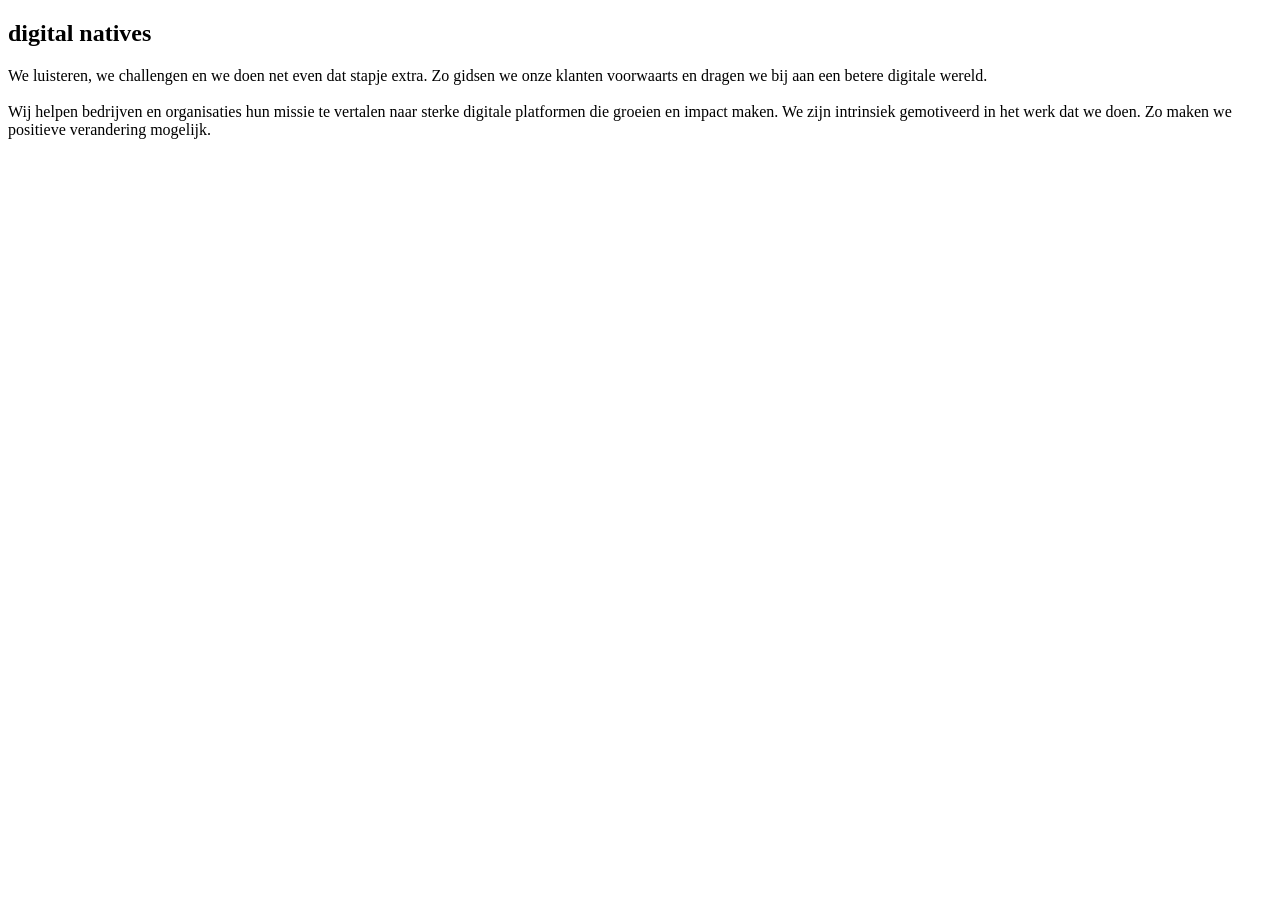
==== Index.html @ e73dddb1 "updated assets" ====
<!DOCTYPE html>
<html lang="nl">

<head>
    <meta charset="UTF-8">
    <meta name="viewport" content="width=device-width,initial-scale=1.0">
    <link rel="stylesheet" href="./style.css">
    <script scr="main.js" defer></script>
</head>
<title>digital natives</title>

<body>
    <header>
    
    </header>

    <main>
    <h2><bold>digital natives</bold></h2>
    <section class="text">We luisteren, we challengen en we doen net even dat stapje extra. Zo gidsen we onze klanten voorwaarts en dragen we bij
    aan een betere digitale wereld.</section>

    <div class=""><img src="" alt=""></div>

    <section class="text">Wij helpen bedrijven en organisaties hun missie te vertalen naar sterke digitale platformen die groeien en impact maken.
    We zijn intrinsiek gemotiveerd in het werk dat we doen. Zo maken we positieve verandering mogelijk.</section>
    </main>

    <footer>

    </footer>

</body>
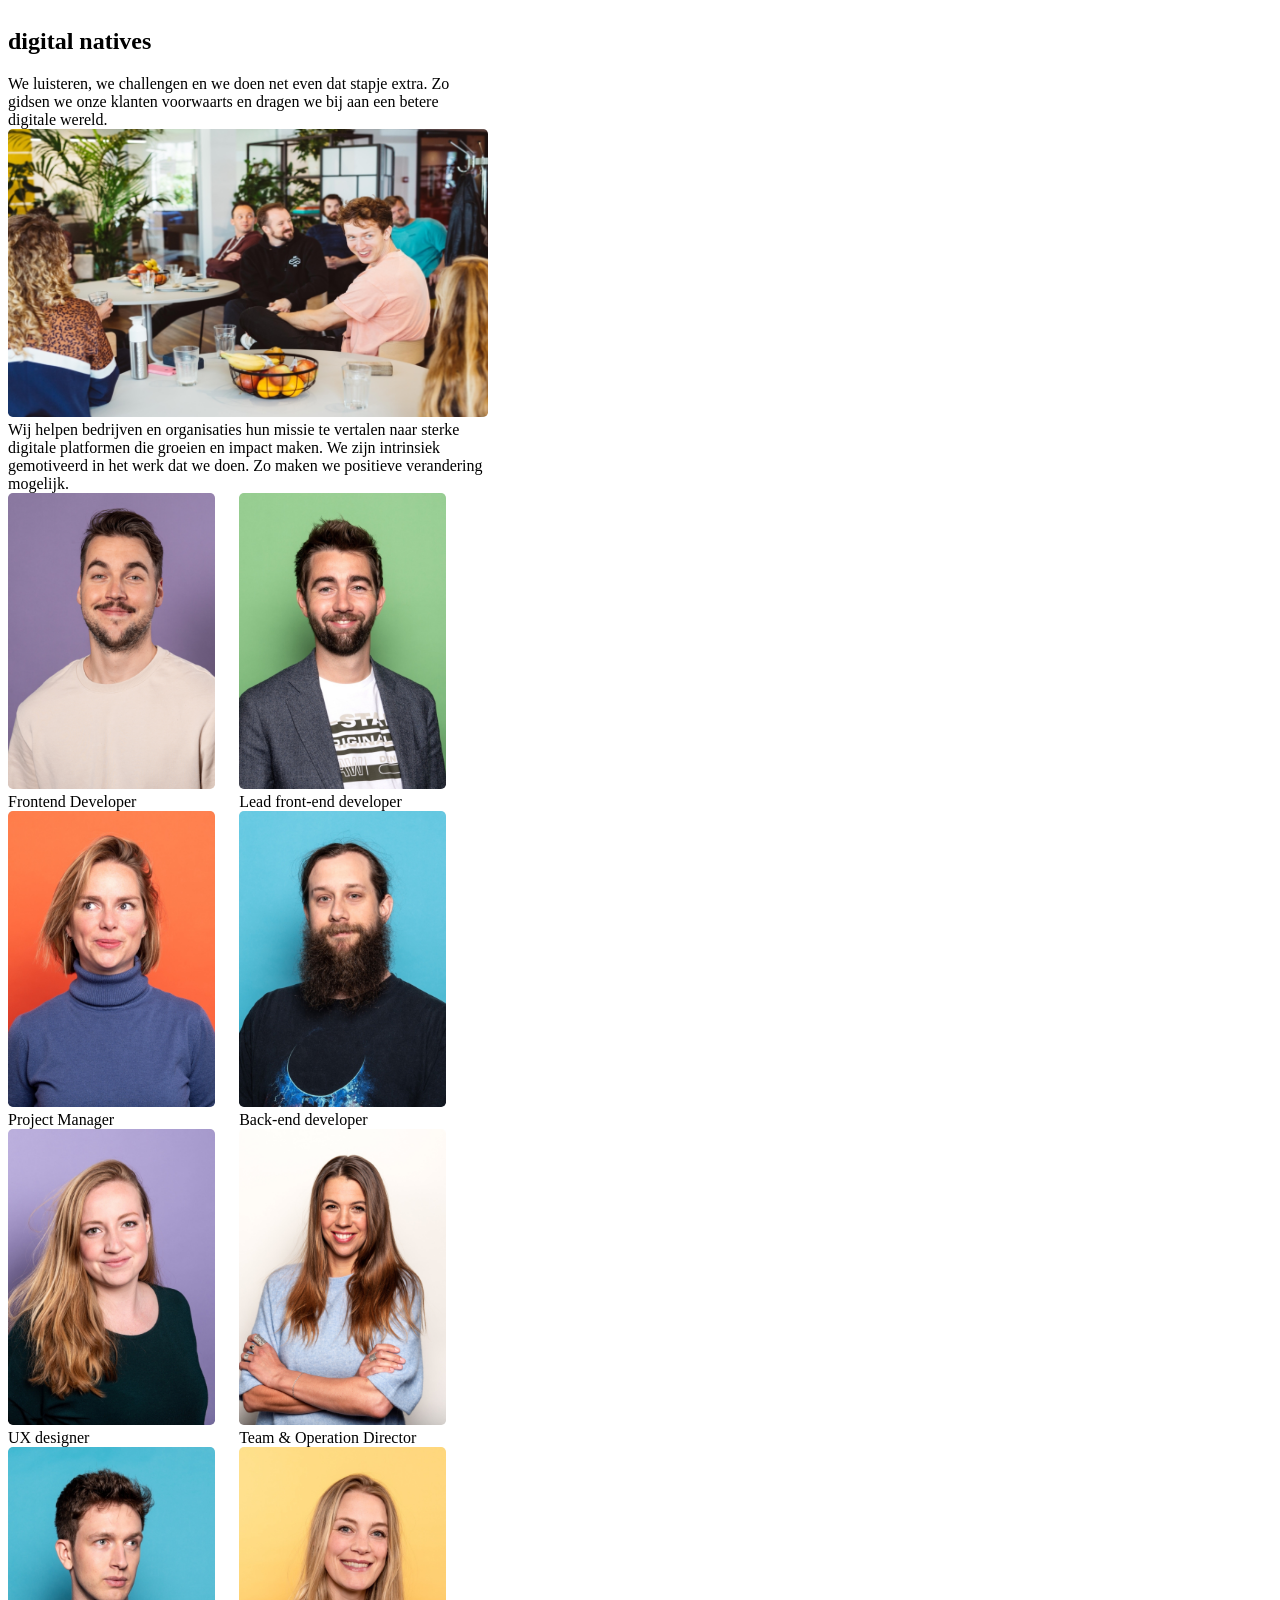
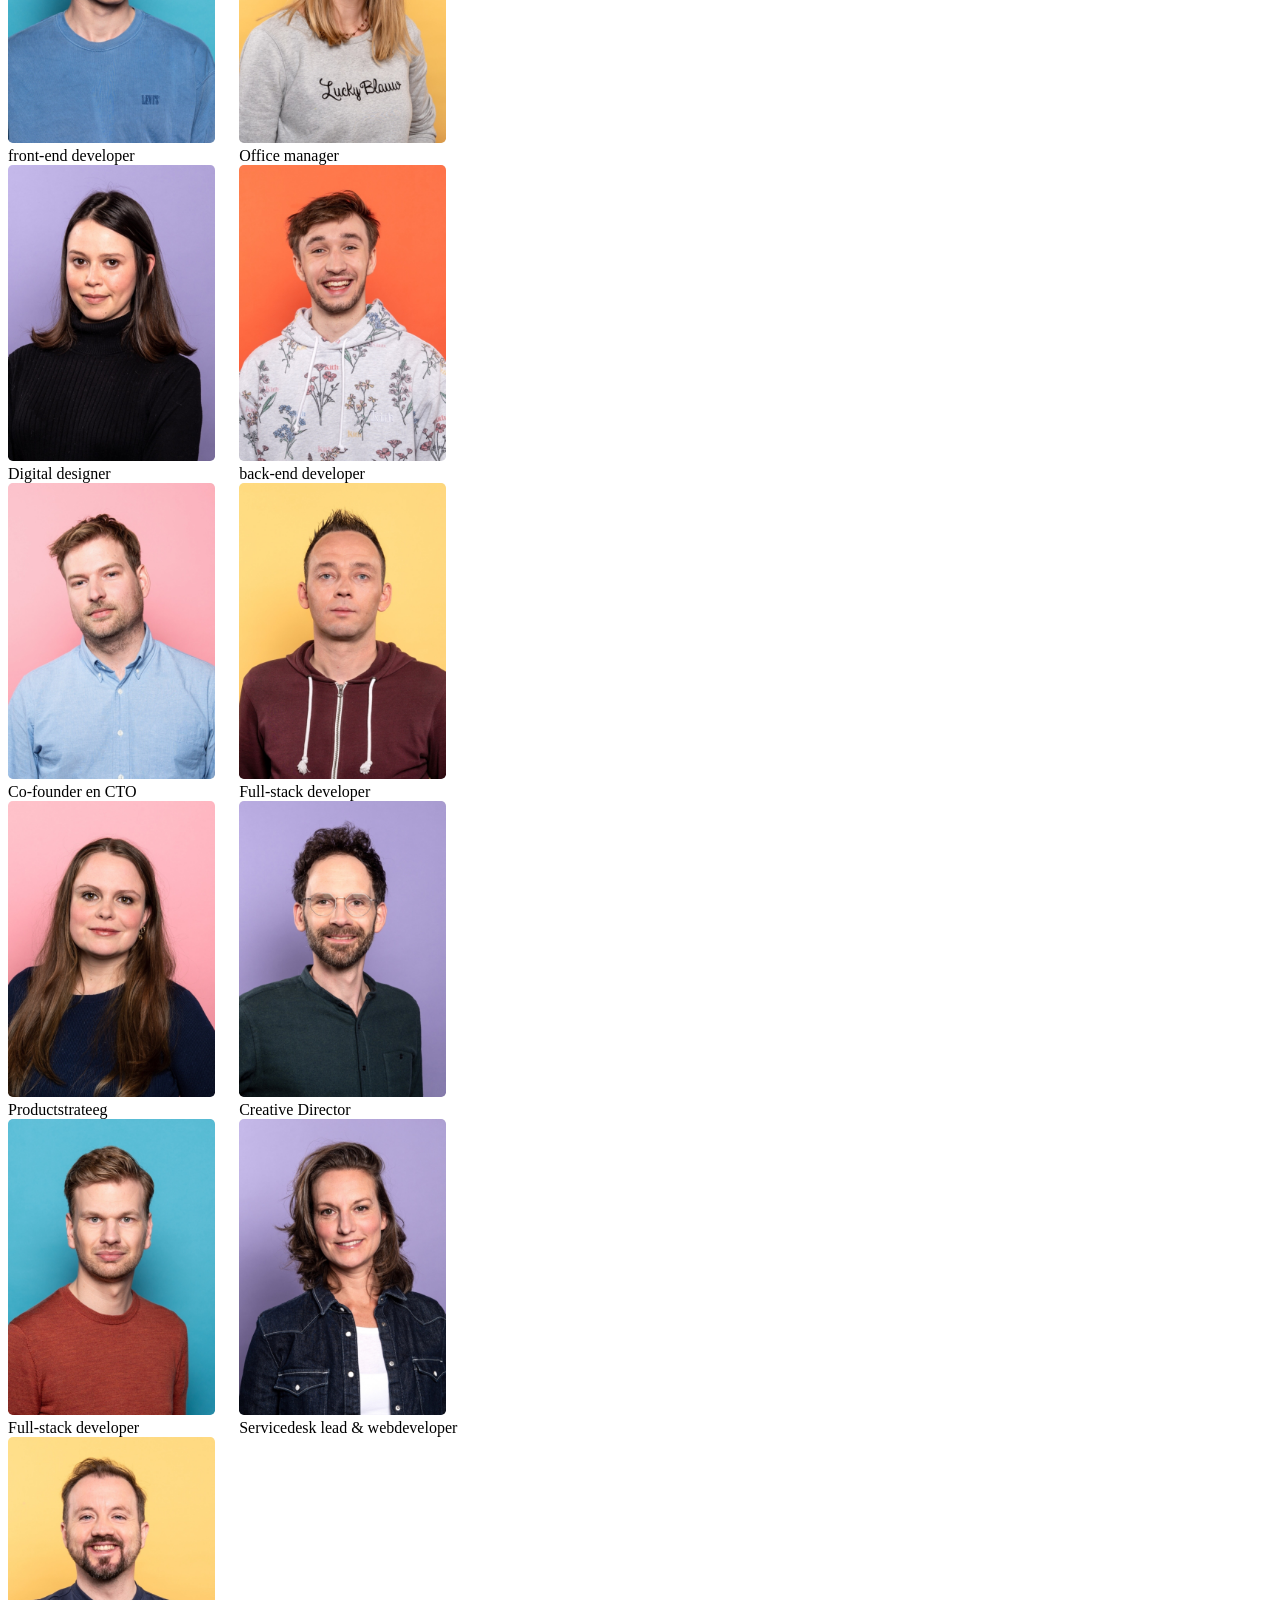
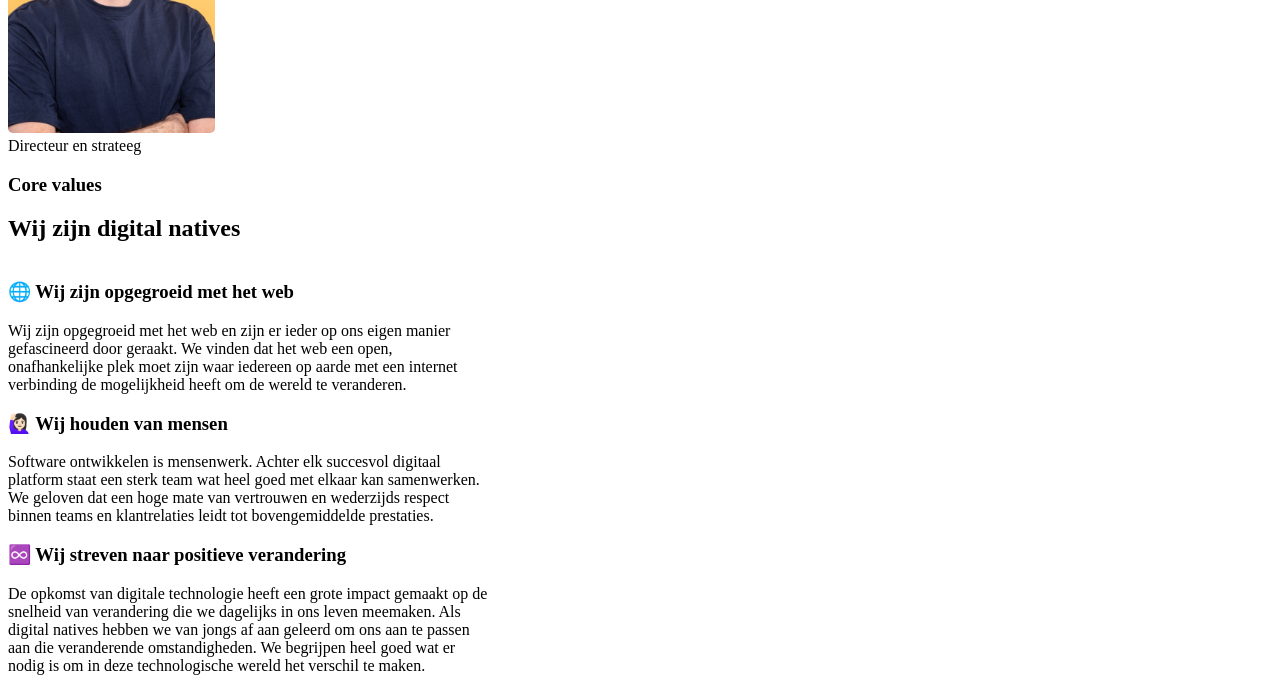
==== commit d5ad54be: "mobile first set up" ====
--- a/Index.html
+++ b/Index.html
@@ -19,10 +19,128 @@
     <section class="text">We luisteren, we challengen en we doen net even dat stapje extra. Zo gidsen we onze klanten voorwaarts en dragen we bij
     aan een betere digitale wereld.</section>
 
-    <div class=""><img src="" alt=""></div>
+    <div><img class="group_img" src="./assets/FINALS_DigitalNatives_©IrisDuvekot_020721_0322_©IrisDuvekot.jpg" alt="foto van team"></div>
 
     <section class="text">Wij helpen bedrijven en organisaties hun missie te vertalen naar sterke digitale platformen die groeien en impact maken.
     We zijn intrinsiek gemotiveerd in het werk dat we doen. Zo maken we positieve verandering mogelijk.</section>
+
+    <section class="team_container">
+        <div class="team_members">
+            <div class="team_member_card">
+            <img class="team_member_img" src="./assets/Digital-Natives-Bobby.png" alt=" foto van Bobby van Rijn">
+            <div class="team_member_details">Frontend Developer</div>
+            </div>
+
+            <div class="team_member_card">
+                <img class="team_member_img" src="./assets/Digital-Natives-Lars-1_2021-06-16-093903_nlkh.jpg" alt=" foto van Lars Dol">
+                <div class="team_member_details"> Lead front-end developer</div>
+            </div>
+
+            <div class="team_member_card">
+                <img class="team_member_img" src="./assets/Digital-Natives-Loes-1_2021-06-16-093930_hazm.jpg" alt=" foto van Loes Verputten">
+                <div class="team_member_details">Project Manager</div>
+            </div>
+
+            <div class="team_member_card">
+                <img class="team_member_img" src="./assets/Digital-Natives-Ezra-1_2021-06-16-093507_iihz.jpg" alt=" foto van Ezra Pool">
+                <div class="team_member_details">Back-end developer</div>
+            </div>
+
+            <div class="team_member_card">
+                <img class="team_member_img" src="./assets/Digital-Natives-Renske-1_2021-06-16-094002_yfnk.jpg" alt=" foto van Renske Lansink">
+                <div class="team_member_details">UX designer</div>
+            </div>
+
+            <div class="team_member_card">
+                <img class="team_member_img" src="./assets/Digital-Natives-wit_HR_The-Headhshot-Studio_09_2022-04-26-101635_xkws.jpg" alt=" foto van Frederike Hurenkamp">
+                <div class="team_member_details">Team & Operation Director</div>
+            </div>
+
+            <div class="team_member_card">
+                <img class="team_member_img" src="./assets/Digital-Natives-Koos-1_2021-06-16-093821_ylcq.jpg" alt=" foto van Koos Bavinck">
+                <div class="team_member_details">front-end developer</div>
+            </div>
+
+            <div class="team_member_card">
+                <img class="team_member_img" src="./assets/Digital-Natives-Nadia-1_2021-06-16-094638_sgjs.jpg" alt=" foto van Nadia Scherpenhuijzen">
+                <div class="team_member_details">Office manager</div>
+            </div>
+
+            <div class="team_member_card">
+                <img class="team_member_img" src="./assets/Digital-Natives-Tammy-1_2021-06-16-094338_gxsu.jpg" alt=" foto van Tammy Joubert">
+                <div class="team_member_details">Digital designer</div>
+            </div>
+
+            <div class="team_member_card">
+                <img class="team_member_img" src="./assets/Digital-Natives-Samuel-1_2021-06-16-094101_npqp.jpg" alt=" foto van Samuel Fischer">
+                <div class="team_member_details">back-end developer</div>
+            </div>
+
+            <div class="team_member_card">
+                <img class="team_member_img" src="./assets/Digital-Natives-Sander-1_2021-06-16-094133_czfi.jpg" alt=" foto van Sander van der Vliet">
+                <div class="team_member_details">Co-founder en CTO</div>
+            </div>
+
+            <div class="team_member_card">
+                <img class="team_member_img" src="./assets/Digital-Natives-Riekus-1_2021-06-16-094029_dquk.jpg" alt=" foto van Riekus van Montfort">
+                <div class="team_member_details">Full-stack developer</div>
+            </div>
+
+            <div class="team_member_card">
+                <img class="team_member_img" src="./assets/Digital-Natives-Sophie-1_2021-06-16-094238_hgxa.jpg" alt=" foto van Sophie Duindam">
+                <div class="team_member_details">Productstrateeg</div>
+            </div>
+
+            <div class="team_member_card">
+                <img class="team_member_img" src="./assets/Digital-Natives-Elmar-1_2021-06-16-093217_pbvo.jpg" alt=" foto van Elmar Kruitwagen">
+                <div class="team_member_details">Creative Director</div>
+            </div>
+
+            <div class="team_member_card">
+                <img class="team_member_img" src="./assets/Digital-Natives-Freek-1_2021-06-16-093606_eddi.jpg" alt=" foto van Freek van Rijt">
+                <div class="team_member_details">Full-stack developer</div>
+            </div>
+
+            <div class="team_member_card">
+                <img class="team_member_img" src="./assets/Digital-Natives-Viola-1_2021-06-16-094502_kpjb.jpg" alt=" foto van Viola Puhalovic-krijnen">
+                <div class="team_member_details">Servicedesk lead & webdeveloper</div>
+            </div>
+
+            <div class="team_member_card">
+                <img class="team_member_img" src="./assets/Digital-Natives-Erik-1_2021-06-16-093453_pjyn.jpg" alt=" foto van Erik de Vreede">
+                <div class="team_member_details">Directeur en strateeg</div>
+            </div>
+        </div>
+    </section>
+
+    <section class="text_block">
+        <div>
+        <h3>Core values</h3>
+        <h2>Wij zijn digital natives</h2>
+        </div>
+    </section>
+
+    <section class="text">
+
+    <h3>🌐 Wij zijn opgegroeid met het web</h3>
+   <p> Wij zijn opgegroeid met het web en zijn er ieder op ons eigen manier gefascineerd door geraakt. We vinden dat het web
+    een open, onafhankelijke plek moet zijn waar iedereen op aarde met een internet verbinding de mogelijkheid heeft om de
+    wereld te veranderen.</p>
+    
+    
+    <h3>🙋🏻‍♀️ Wij houden van mensen</h3>
+    <p>Software ontwikkelen is mensenwerk. Achter elk succesvol digitaal platform staat een sterk team wat heel goed met elkaar
+    kan samenwerken. We geloven dat een hoge mate van vertrouwen en wederzijds respect binnen teams en klantrelaties leidt
+    tot bovengemiddelde prestaties.</p>
+    
+    <h3>♾️ Wij streven naar positieve verandering</h3>
+
+    <p>De opkomst van digitale technologie heeft een grote impact gemaakt op de snelheid van verandering die we dagelijks in
+    ons leven meemaken. Als digital natives hebben we van jongs af aan geleerd om ons aan te passen aan die veranderende
+    omstandigheden. We begrijpen heel goed wat er nodig is om in deze technologische wereld het verschil te maken.</p>
+ 
+    </section>
+
     </main>
 
     <footer>
--- a/style.css
+++ b/style.css
@@ -0,0 +1,43 @@
+:root
+
+body{
+max-width: 30em;
+
+}
+
+header{
+
+}
+
+main{
+    display: flex;
+    flex-direction: column;
+}
+
+.group_img{
+  height: 18em;
+  width: 30em;
+  border-radius: 0.3em;
+}
+
+
+.team_members{
+    display: flex;
+    flex-direction: row;
+    flex-wrap: wrap;
+}
+
+.team_member_card{
+    margin-right: 1.5em;
+}
+
+
+.team_member_img{
+    height: 18.5em;
+    border-radius: 0.3em;
+}
+
+
+footer{
+
+}
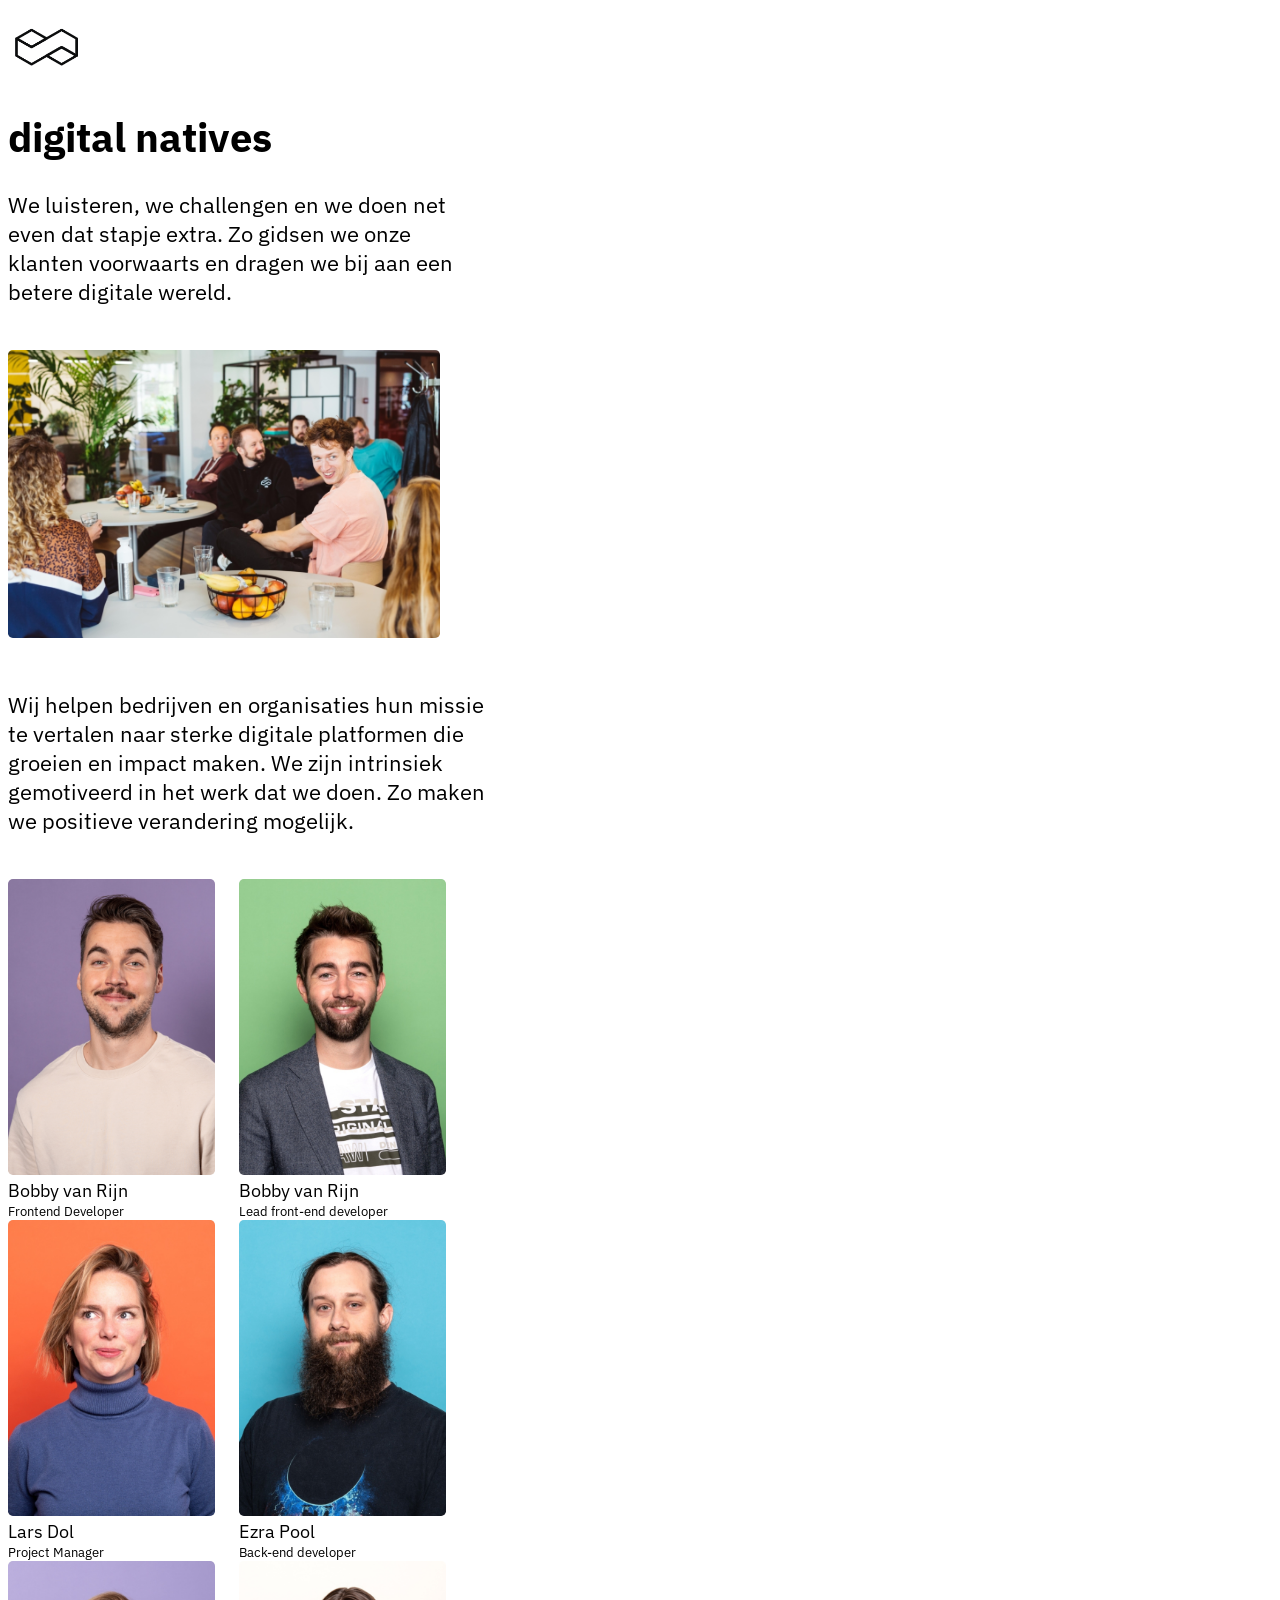
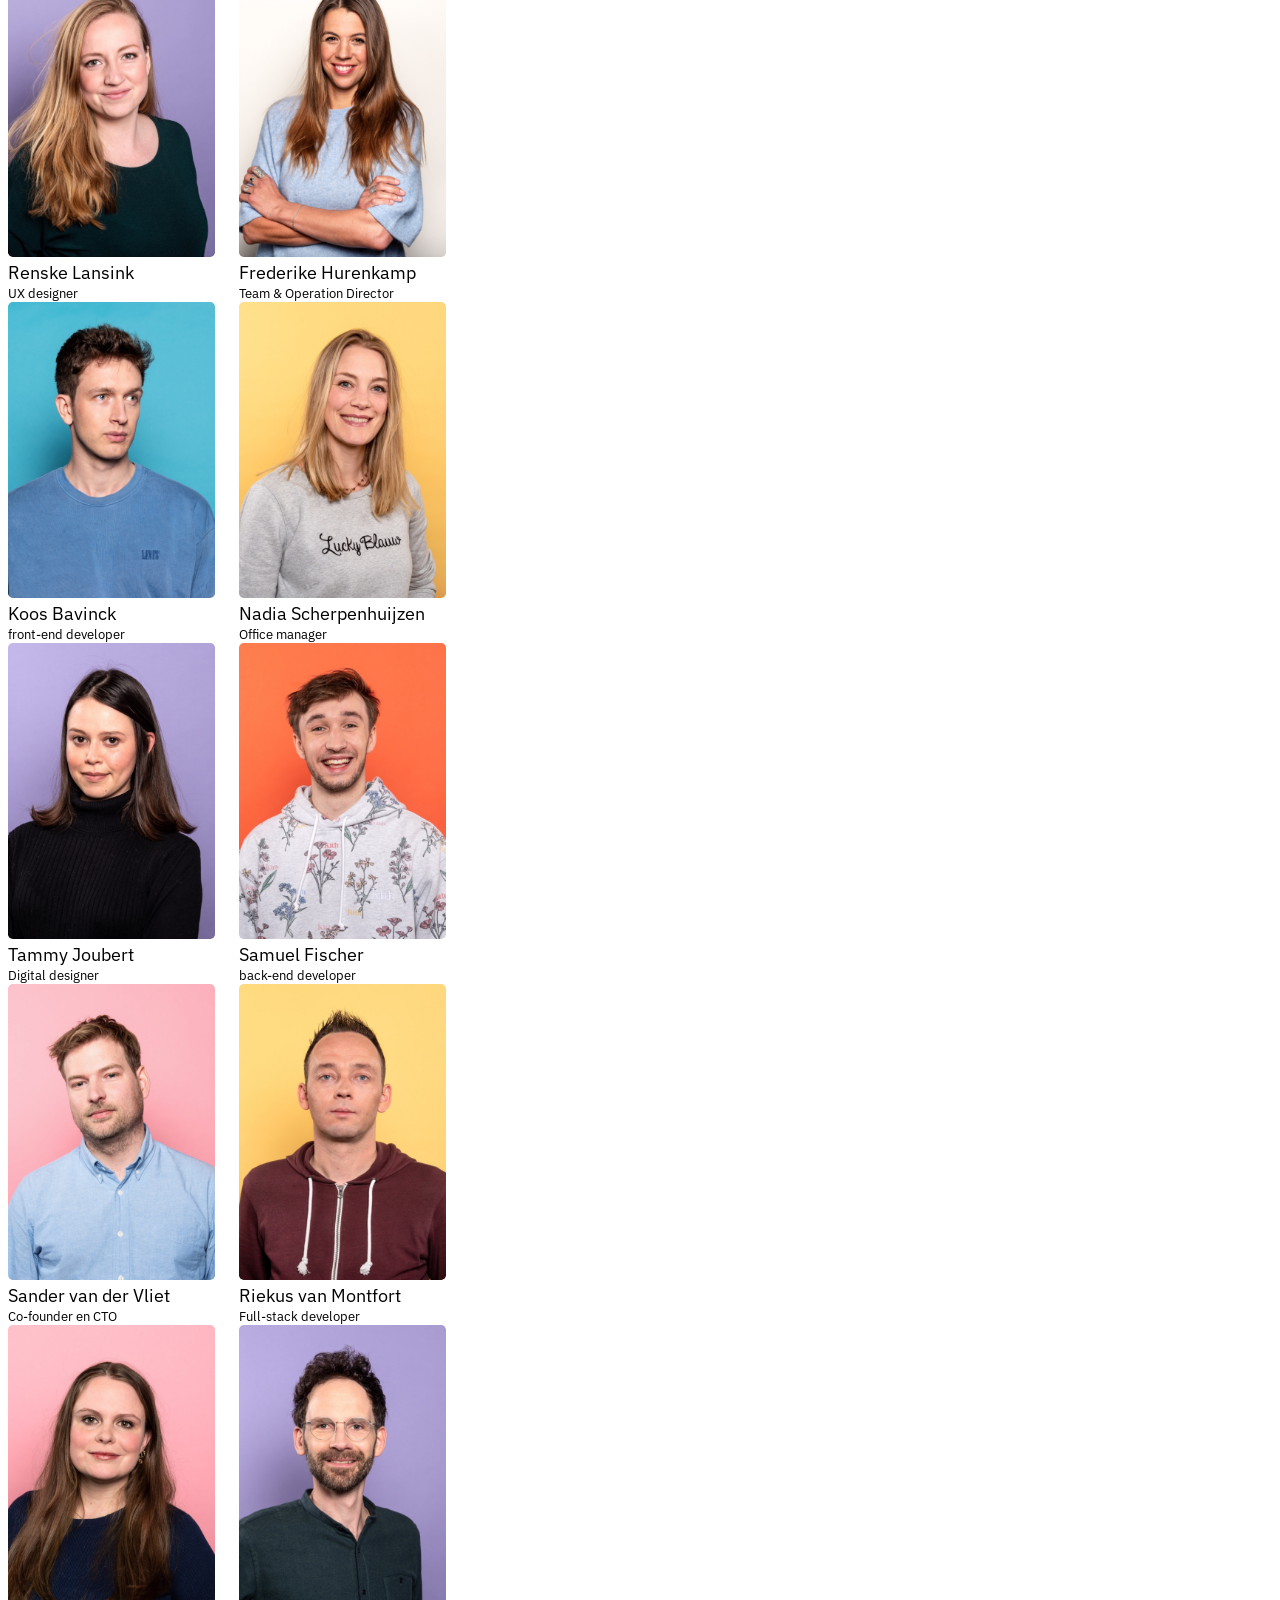
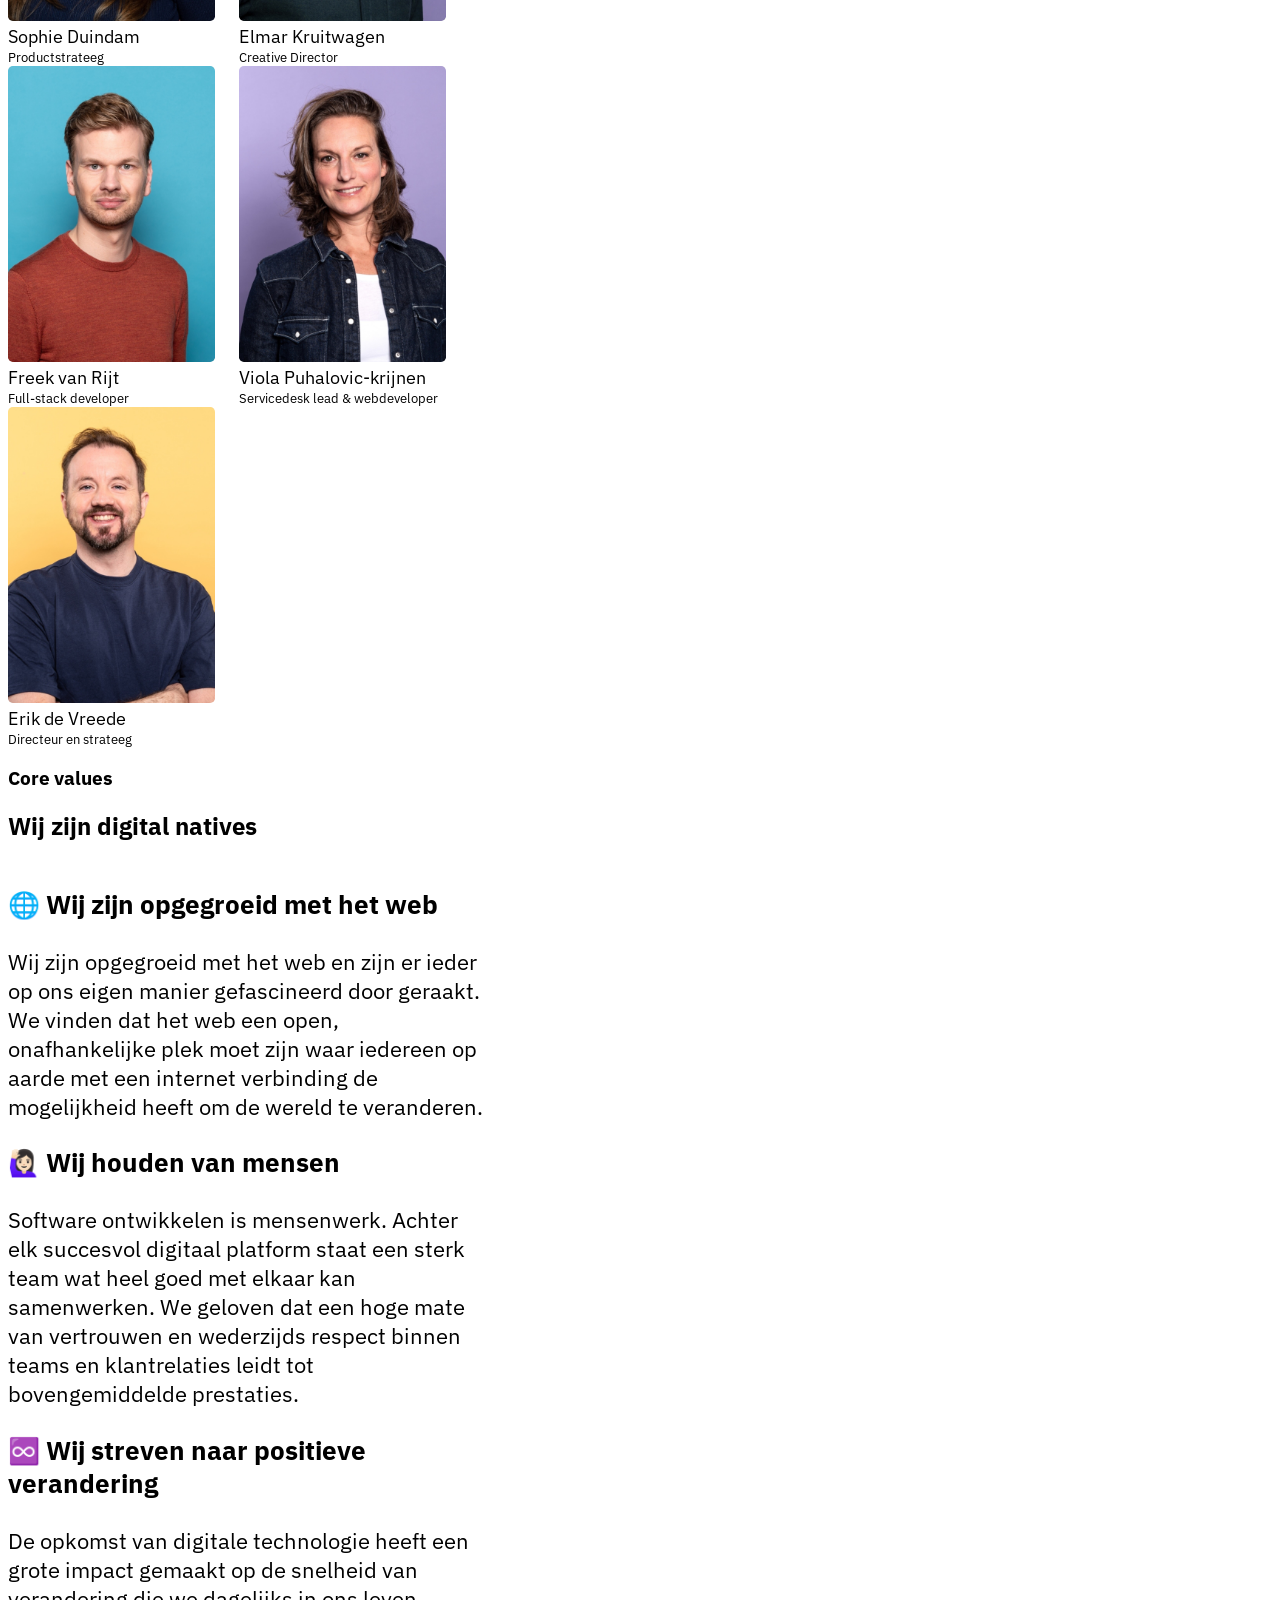
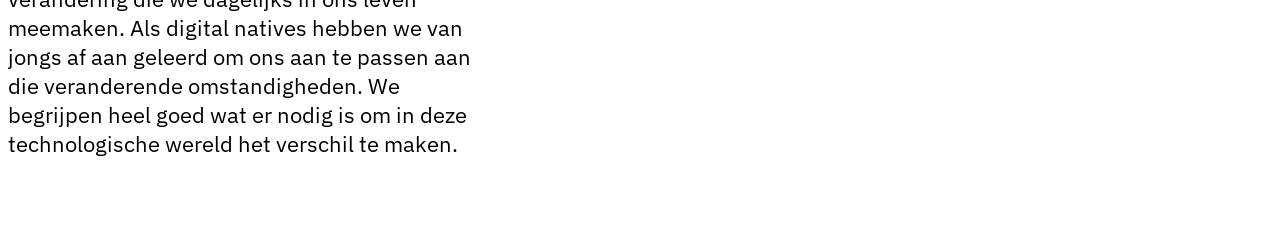
==== commit a0e5c4af: "logo enz" ====
--- a/Index.html
+++ b/Index.html
@@ -5,17 +5,21 @@
     <meta charset="UTF-8">
     <meta name="viewport" content="width=device-width,initial-scale=1.0">
     <link rel="stylesheet" href="./style.css">
+    <link rel="preconnect" href="https://fonts.googleapis.com">
+    <link rel="preconnect" href="https://fonts.gstatic.com" crossorigin>
+    <link href="https://fonts.googleapis.com/css2?family=IBM+Plex+Sans:wght@200;400&family=Sen:wght@400;700&display=swap"
+        rel="stylesheet">
     <script scr="main.js" defer></script>
 </head>
 <title>digital natives</title>
 
 <body>
     <header>
-    
+    <div><img class="logo" src="./assets/logo screenshot.png" alt="logo digital natives"></div>
     </header>
 
     <main>
-    <h2><bold>digital natives</bold></h2>
+    <h1><bold>digital natives</bold></h1>
     <section class="text">We luisteren, we challengen en we doen net even dat stapje extra. Zo gidsen we onze klanten voorwaarts en dragen we bij
     aan een betere digitale wereld.</section>
 
@@ -27,120 +31,195 @@
     <section class="team_container">
         <div class="team_members">
             <div class="team_member_card">
-            <img class="team_member_img" src="./assets/Digital-Natives-Bobby.png" alt=" foto van Bobby van Rijn">
-            <div class="team_member_details">Frontend Developer</div>
-            </div>
-
-            <div class="team_member_card">
-                <img class="team_member_img" src="./assets/Digital-Natives-Lars-1_2021-06-16-093903_nlkh.jpg" alt=" foto van Lars Dol">
-                <div class="team_member_details"> Lead front-end developer</div>
-            </div>
-
-            <div class="team_member_card">
-                <img class="team_member_img" src="./assets/Digital-Natives-Loes-1_2021-06-16-093930_hazm.jpg" alt=" foto van Loes Verputten">
-                <div class="team_member_details">Project Manager</div>
-            </div>
-
-            <div class="team_member_card">
-                <img class="team_member_img" src="./assets/Digital-Natives-Ezra-1_2021-06-16-093507_iihz.jpg" alt=" foto van Ezra Pool">
-                <div class="team_member_details">Back-end developer</div>
-            </div>
-
-            <div class="team_member_card">
-                <img class="team_member_img" src="./assets/Digital-Natives-Renske-1_2021-06-16-094002_yfnk.jpg" alt=" foto van Renske Lansink">
-                <div class="team_member_details">UX designer</div>
-            </div>
-
-            <div class="team_member_card">
-                <img class="team_member_img" src="./assets/Digital-Natives-wit_HR_The-Headhshot-Studio_09_2022-04-26-101635_xkws.jpg" alt=" foto van Frederike Hurenkamp">
-                <div class="team_member_details">Team & Operation Director</div>
-            </div>
-
-            <div class="team_member_card">
-                <img class="team_member_img" src="./assets/Digital-Natives-Koos-1_2021-06-16-093821_ylcq.jpg" alt=" foto van Koos Bavinck">
-                <div class="team_member_details">front-end developer</div>
-            </div>
-
-            <div class="team_member_card">
-                <img class="team_member_img" src="./assets/Digital-Natives-Nadia-1_2021-06-16-094638_sgjs.jpg" alt=" foto van Nadia Scherpenhuijzen">
-                <div class="team_member_details">Office manager</div>
-            </div>
-
-            <div class="team_member_card">
-                <img class="team_member_img" src="./assets/Digital-Natives-Tammy-1_2021-06-16-094338_gxsu.jpg" alt=" foto van Tammy Joubert">
-                <div class="team_member_details">Digital designer</div>
-            </div>
-
-            <div class="team_member_card">
-                <img class="team_member_img" src="./assets/Digital-Natives-Samuel-1_2021-06-16-094101_npqp.jpg" alt=" foto van Samuel Fischer">
-                <div class="team_member_details">back-end developer</div>
-            </div>
-
-            <div class="team_member_card">
-                <img class="team_member_img" src="./assets/Digital-Natives-Sander-1_2021-06-16-094133_czfi.jpg" alt=" foto van Sander van der Vliet">
-                <div class="team_member_details">Co-founder en CTO</div>
-            </div>
-
-            <div class="team_member_card">
-                <img class="team_member_img" src="./assets/Digital-Natives-Riekus-1_2021-06-16-094029_dquk.jpg" alt=" foto van Riekus van Montfort">
-                <div class="team_member_details">Full-stack developer</div>
-            </div>
-
-            <div class="team_member_card">
-                <img class="team_member_img" src="./assets/Digital-Natives-Sophie-1_2021-06-16-094238_hgxa.jpg" alt=" foto van Sophie Duindam">
-                <div class="team_member_details">Productstrateeg</div>
-            </div>
-
-            <div class="team_member_card">
-                <img class="team_member_img" src="./assets/Digital-Natives-Elmar-1_2021-06-16-093217_pbvo.jpg" alt=" foto van Elmar Kruitwagen">
-                <div class="team_member_details">Creative Director</div>
-            </div>
-
-            <div class="team_member_card">
-                <img class="team_member_img" src="./assets/Digital-Natives-Freek-1_2021-06-16-093606_eddi.jpg" alt=" foto van Freek van Rijt">
-                <div class="team_member_details">Full-stack developer</div>
-            </div>
-
-            <div class="team_member_card">
-                <img class="team_member_img" src="./assets/Digital-Natives-Viola-1_2021-06-16-094502_kpjb.jpg" alt=" foto van Viola Puhalovic-krijnen">
-                <div class="team_member_details">Servicedesk lead & webdeveloper</div>
-            </div>
-
-            <div class="team_member_card">
-                <img class="team_member_img" src="./assets/Digital-Natives-Erik-1_2021-06-16-093453_pjyn.jpg" alt=" foto van Erik de Vreede">
-                <div class="team_member_details">Directeur en strateeg</div>
+                <img class="team_member_img" src="./assets/Digital-Natives-Bobby.png" alt=" foto van Bobby van Rijn">
+                <div class="team_member_details">
+                    <div class="member_name">Bobby van Rijn</div>
+                    <div class="member_job">Frontend Developer</div><div></div>
+                </div>
+            </div>
+        
+            <div class="team_member_card">
+                <img class="team_member_img" src="./assets/Digital-Natives-Lars-1_2021-06-16-093903_nlkh.jpg"
+                    alt=" foto van Lars Dol">
+                <div class="team_member_details">
+                    <div class="member_name">Bobby van Rijn</div>
+                    <div class="member_job">Lead front-end developer</div>
+                </div>
+            </div>
+        
+            <div class="team_member_card">
+                <img class="team_member_img" src="./assets/Digital-Natives-Loes-1_2021-06-16-093930_hazm.jpg"
+                    alt=" foto van Loes Verputten">
+                <div class="team_member_details">
+                    <div class="member_name">Lars Dol</div>
+                    <div class="member_job">Project Manager</div>
+                </div>
+            </div>
+        
+            <div class="team_member_card">
+                <img class="team_member_img" src="./assets/Digital-Natives-Ezra-1_2021-06-16-093507_iihz.jpg"
+                    alt=" foto van Ezra Pool">
+                <div class="team_member_details">
+                    <div class="member_name">Ezra Pool</div>
+                    <div class="member_job">Back-end developer</div>
+                </div>
+            </div>
+        
+            <div class="team_member_card">
+                <img class="team_member_img" src="./assets/Digital-Natives-Renske-1_2021-06-16-094002_yfnk.jpg"
+                    alt=" foto van Renske Lansink">
+                <div class="team_member_details">
+                    <div class="member_name">Renske Lansink</div>
+                    <div class="member_job">UX designer</div>
+                </div>
+            </div>
+        
+            <div class="team_member_card">
+                <img class="team_member_img"
+                    src="./assets/Digital-Natives-wit_HR_The-Headhshot-Studio_09_2022-04-26-101635_xkws.jpg"
+                    alt=" foto van Frederike Hurenkamp">
+                <div class="team_member_details">
+                    <div class="member_name">Frederike Hurenkamp</div>
+                    <div class="member_job">Team & Operation Director</div>
+                </div>
+            </div>
+        
+            <div class="team_member_card">
+                <img class="team_member_img" src="./assets/Digital-Natives-Koos-1_2021-06-16-093821_ylcq.jpg"
+                    alt=" foto van Koos Bavinck">
+                <div class="team_member_details">
+                    <div class="member_name">Koos Bavinck</div>
+                    <div class="member_job">front-end developer</div>
+                </div>
+            </div>
+        
+            <div class="team_member_card">
+                <img class="team_member_img" src="./assets/Digital-Natives-Nadia-1_2021-06-16-094638_sgjs.jpg"
+                    alt=" foto van Nadia Scherpenhuijzen">
+                <div class="team_member_details">
+                    <div class="member_name">Nadia Scherpenhuijzen</div>
+                    <div class="member_job">Office manager</div>
+                </div>
+            </div>
+        
+            <div class="team_member_card">
+                <img class="team_member_img" src="./assets/Digital-Natives-Tammy-1_2021-06-16-094338_gxsu.jpg"
+                    alt=" foto van Tammy Joubert">
+                <div class="team_member_details">
+                    <div class="member_name">Tammy Joubert</div>
+                    <div class="member_job">Digital designer</div>
+                </div>
+            </div>
+        
+            <div class="team_member_card">
+                <img class="team_member_img" src="./assets/Digital-Natives-Samuel-1_2021-06-16-094101_npqp.jpg"
+                    alt=" foto van Samuel Fischer">
+                <div class="team_member_details">
+                    <div class="member_name">Samuel Fischer</div>
+                    <div class="member_job">back-end developer</div>
+                </div>
+            </div>
+        
+            <div class="team_member_card">
+                <img class="team_member_img" src="./assets/Digital-Natives-Sander-1_2021-06-16-094133_czfi.jpg"
+                    alt=" foto van Sander van der Vliet">
+                <div class="team_member_details">
+                    <div class="member_name">Sander van der Vliet</div>
+                    <div class="member_job">Co-founder en CTO</div>
+                </div>
+            </div>
+        
+            <div class="team_member_card">
+                <img class="team_member_img" src="./assets/Digital-Natives-Riekus-1_2021-06-16-094029_dquk.jpg"
+                    alt=" foto van Riekus van Montfort">
+                <div class="team_member_details">
+                    <div class="member_name">Riekus van Montfort</div>
+                    <div class="member_job">Full-stack developer</div>
+                </div>
+            </div>
+        
+            <div class="team_member_card">
+                <img class="team_member_img" src="./assets/Digital-Natives-Sophie-1_2021-06-16-094238_hgxa.jpg"
+                    alt=" foto van Sophie Duindam">
+                <div class="team_member_details">
+                    <div class="member_name">Sophie Duindam</div>
+                    <div class="member_job">Productstrateeg</div>
+                </div>
+            </div>
+        
+            <div class="team_member_card">
+                <img class="team_member_img" src="./assets/Digital-Natives-Elmar-1_2021-06-16-093217_pbvo.jpg"
+                    alt=" foto van Elmar Kruitwagen">
+                <div class="team_member_details">
+                    <div class="member_name">Elmar Kruitwagen</div>
+                    <div class="member_job">Creative Director</div>
+                </div>
+            </div>
+        
+            <div class="team_member_card">
+                <img class="team_member_img" src="./assets/Digital-Natives-Freek-1_2021-06-16-093606_eddi.jpg"
+                    alt=" foto van Freek van Rijt">
+                <div class="team_member_details">
+                    <div class="member_name">Freek van Rijt</div>
+                    <div class="member_job">Full-stack developer</div>
+                </div>
+            </div>
+        
+            <div class="team_member_card">
+                <img class="team_member_img" src="./assets/Digital-Natives-Viola-1_2021-06-16-094502_kpjb.jpg"
+                    alt=" foto van Viola Puhalovic-krijnen">
+                <div class="team_member_details">
+                    <div class="member_name">Viola Puhalovic-krijnen</div>
+                    <div class="member_job">Servicedesk lead & webdeveloper</div>
+                </div>
+            </div>
+        
+            <div class="team_member_card">
+                <img class="team_member_img" src="./assets/Digital-Natives-Erik-1_2021-06-16-093453_pjyn.jpg"
+                    alt=" foto van Erik de Vreede">
+                <div class="team_member_details">
+                    <div class="member_name">Erik de Vreede</div>
+                    <div class="member_job">Directeur en strateeg</div>
+                </div>
             </div>
         </div>
+        </section>
+        
+        <section class="text_block">
+            <div>
+                <h3>Core values</h3>
+                <h2>Wij zijn digital natives</h2>
+            </div>
     </section>
 
-    <section class="text_block">
-        <div>
-        <h3>Core values</h3>
-        <h2>Wij zijn digital natives</h2>
-        </div>
+    <section class="text">
+    
+        <h3>🌐 Wij zijn opgegroeid met het web</h3>
+        <p> Wij zijn opgegroeid met het web en zijn er ieder op ons eigen manier gefascineerd door geraakt. We vinden dat
+            het web
+            een open, onafhankelijke plek moet zijn waar iedereen op aarde met een internet verbinding de mogelijkheid heeft
+            om de
+            wereld te veranderen.</p>
+    
+    
+        <h3>🙋🏻‍♀️ Wij houden van mensen</h3>
+        <p>Software ontwikkelen is mensenwerk. Achter elk succesvol digitaal platform staat een sterk team wat heel goed met
+            elkaar
+            kan samenwerken. We geloven dat een hoge mate van vertrouwen en wederzijds respect binnen teams en klantrelaties
+            leidt
+            tot bovengemiddelde prestaties.</p>
+    
+        <h3>♾️ Wij streven naar positieve verandering</h3>
+    
+        <p>De opkomst van digitale technologie heeft een grote impact gemaakt op de snelheid van verandering die we
+            dagelijks in
+            ons leven meemaken. Als digital natives hebben we van jongs af aan geleerd om ons aan te passen aan die
+            veranderende
+            omstandigheden. We begrijpen heel goed wat er nodig is om in deze technologische wereld het verschil te maken.
+        </p>
+    
     </section>
 
-    <section class="text">
-
-    <h3>🌐 Wij zijn opgegroeid met het web</h3>
-   <p> Wij zijn opgegroeid met het web en zijn er ieder op ons eigen manier gefascineerd door geraakt. We vinden dat het web
-    een open, onafhankelijke plek moet zijn waar iedereen op aarde met een internet verbinding de mogelijkheid heeft om de
-    wereld te veranderen.</p>
-    
-    
-    <h3>🙋🏻‍♀️ Wij houden van mensen</h3>
-    <p>Software ontwikkelen is mensenwerk. Achter elk succesvol digitaal platform staat een sterk team wat heel goed met elkaar
-    kan samenwerken. We geloven dat een hoge mate van vertrouwen en wederzijds respect binnen teams en klantrelaties leidt
-    tot bovengemiddelde prestaties.</p>
-    
-    <h3>♾️ Wij streven naar positieve verandering</h3>
-
-    <p>De opkomst van digitale technologie heeft een grote impact gemaakt op de snelheid van verandering die we dagelijks in
-    ons leven meemaken. Als digital natives hebben we van jongs af aan geleerd om ons aan te passen aan die veranderende
-    omstandigheden. We begrijpen heel goed wat er nodig is om in deze technologische wereld het verschil te maken.</p>
- 
-    </section>
-
     </main>
 
     <footer>
--- a/style.css
+++ b/style.css
@@ -1,7 +1,10 @@
 :root
+
 
 body{
 max-width: 30em;
+font-family: 'IBM Plex Sans', sans-serif;
+
 
 }
 
@@ -9,15 +12,29 @@
 
 }
 
+.logo{
+    height: 4.5em;
+}
+
 main{
     display: flex;
     flex-direction: column;
 }
 
+h1{
+    font-size: 40px;
+}
+
+.text{
+    font-size: 22px;
+    margin-bottom: 2em;
+}
+
+
 .group_img{
   height: 18em;
-  width: 30em;
   border-radius: 0.3em;
+  margin-bottom: 3em;
 }
 
 
@@ -38,6 +55,14 @@
 }
 
 
+.member_name{
+    font-size: 18px;
+}
+
+.member_job{
+    font-size: 13.2px;
+}
+
 footer{
 
 }
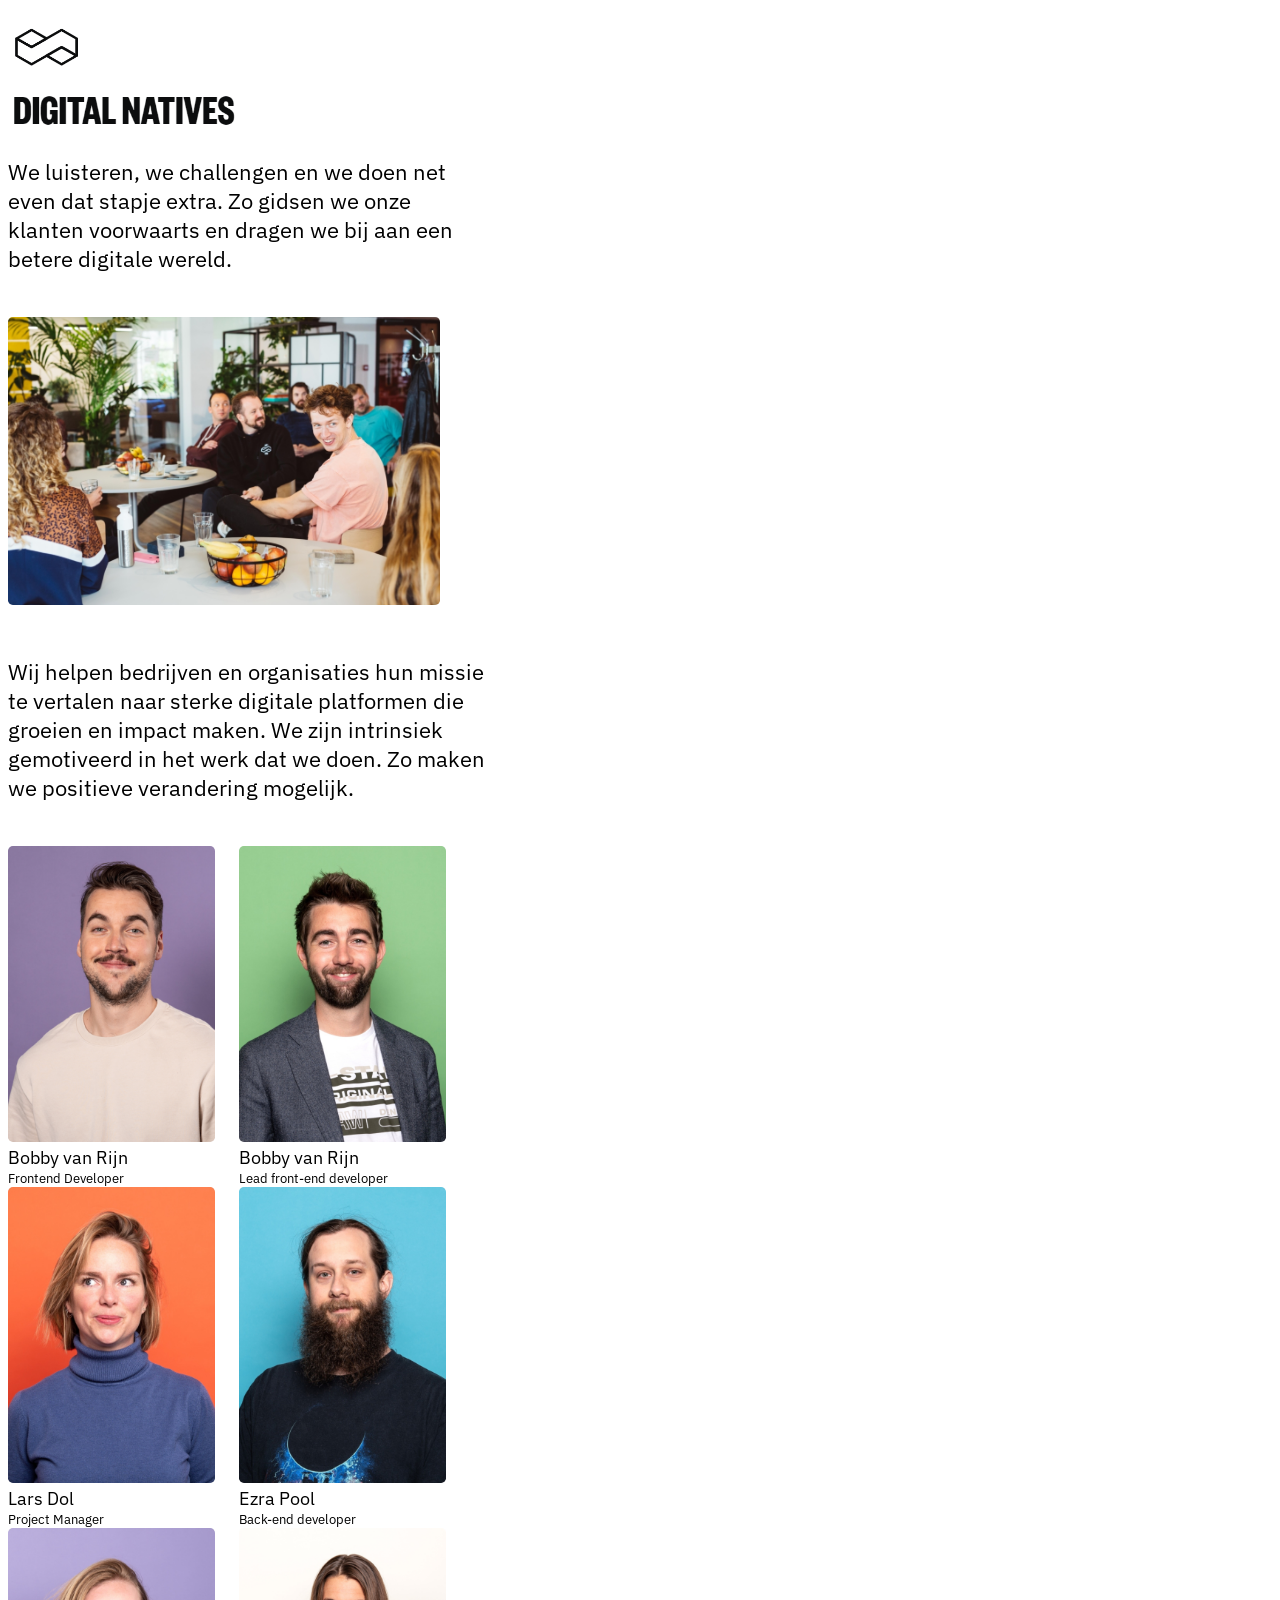
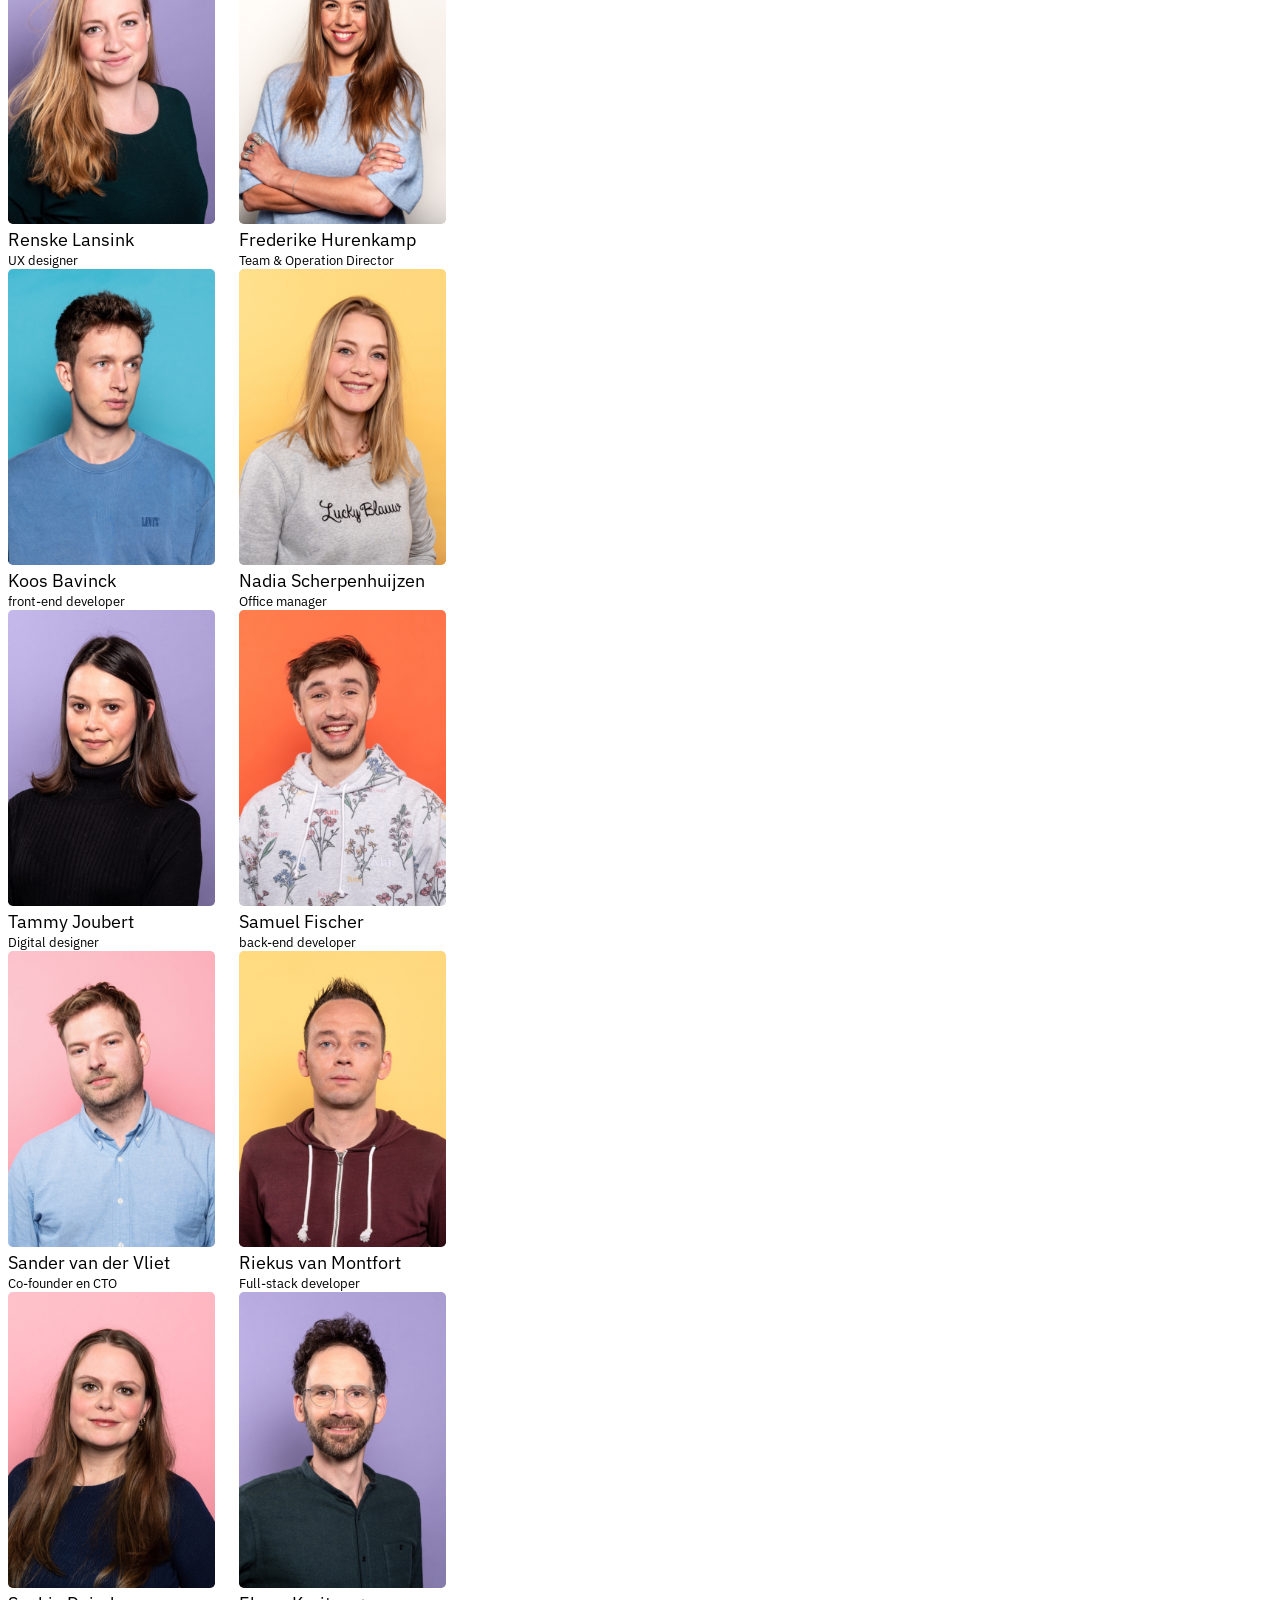
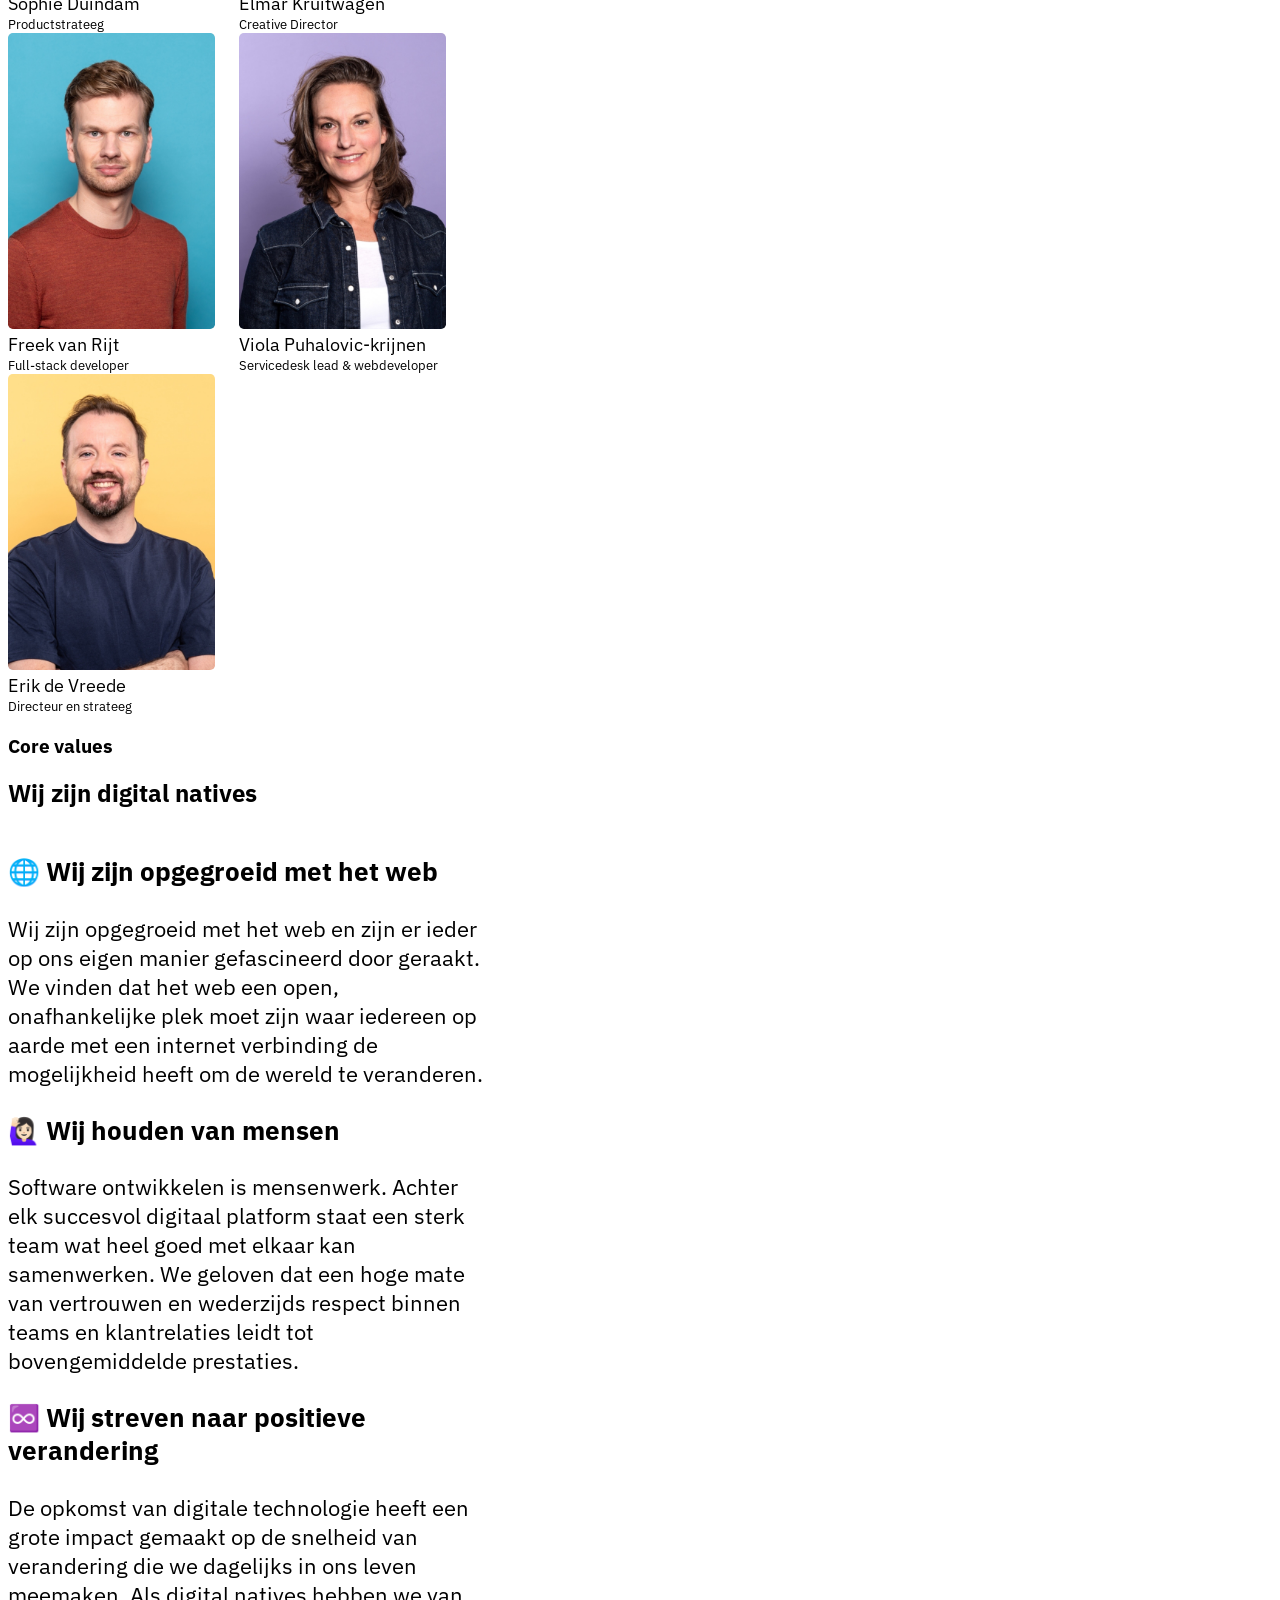
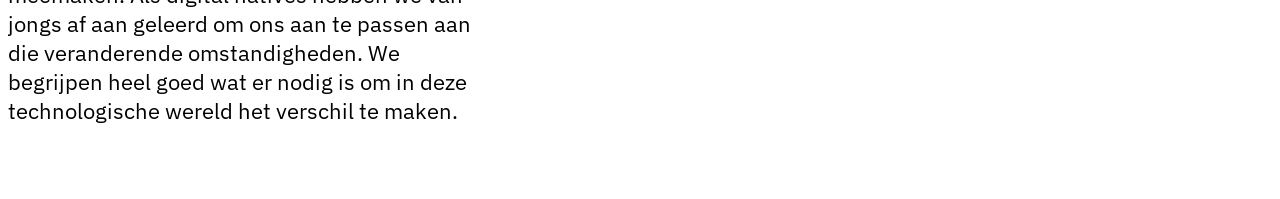
==== commit 6419348d: "div added" ====
--- a/Index.html
+++ b/Index.html
@@ -19,7 +19,7 @@
     </header>
 
     <main>
-    <h1><bold>digital natives</bold></h1>
+    <div> <img class="digital_natives" src="./assets/digital screenshot.png" alt="digital natives"></div>
     <section class="text">We luisteren, we challengen en we doen net even dat stapje extra. Zo gidsen we onze klanten voorwaarts en dragen we bij
     aan een betere digitale wereld.</section>
 
--- a/style.css
+++ b/style.css
@@ -21,8 +21,9 @@
     flex-direction: column;
 }
 
-h1{
-    font-size: 40px;
+.digital_natives{
+    height: 3.3em;
+    margin-bottom: 1em;
 }
 
 .text{
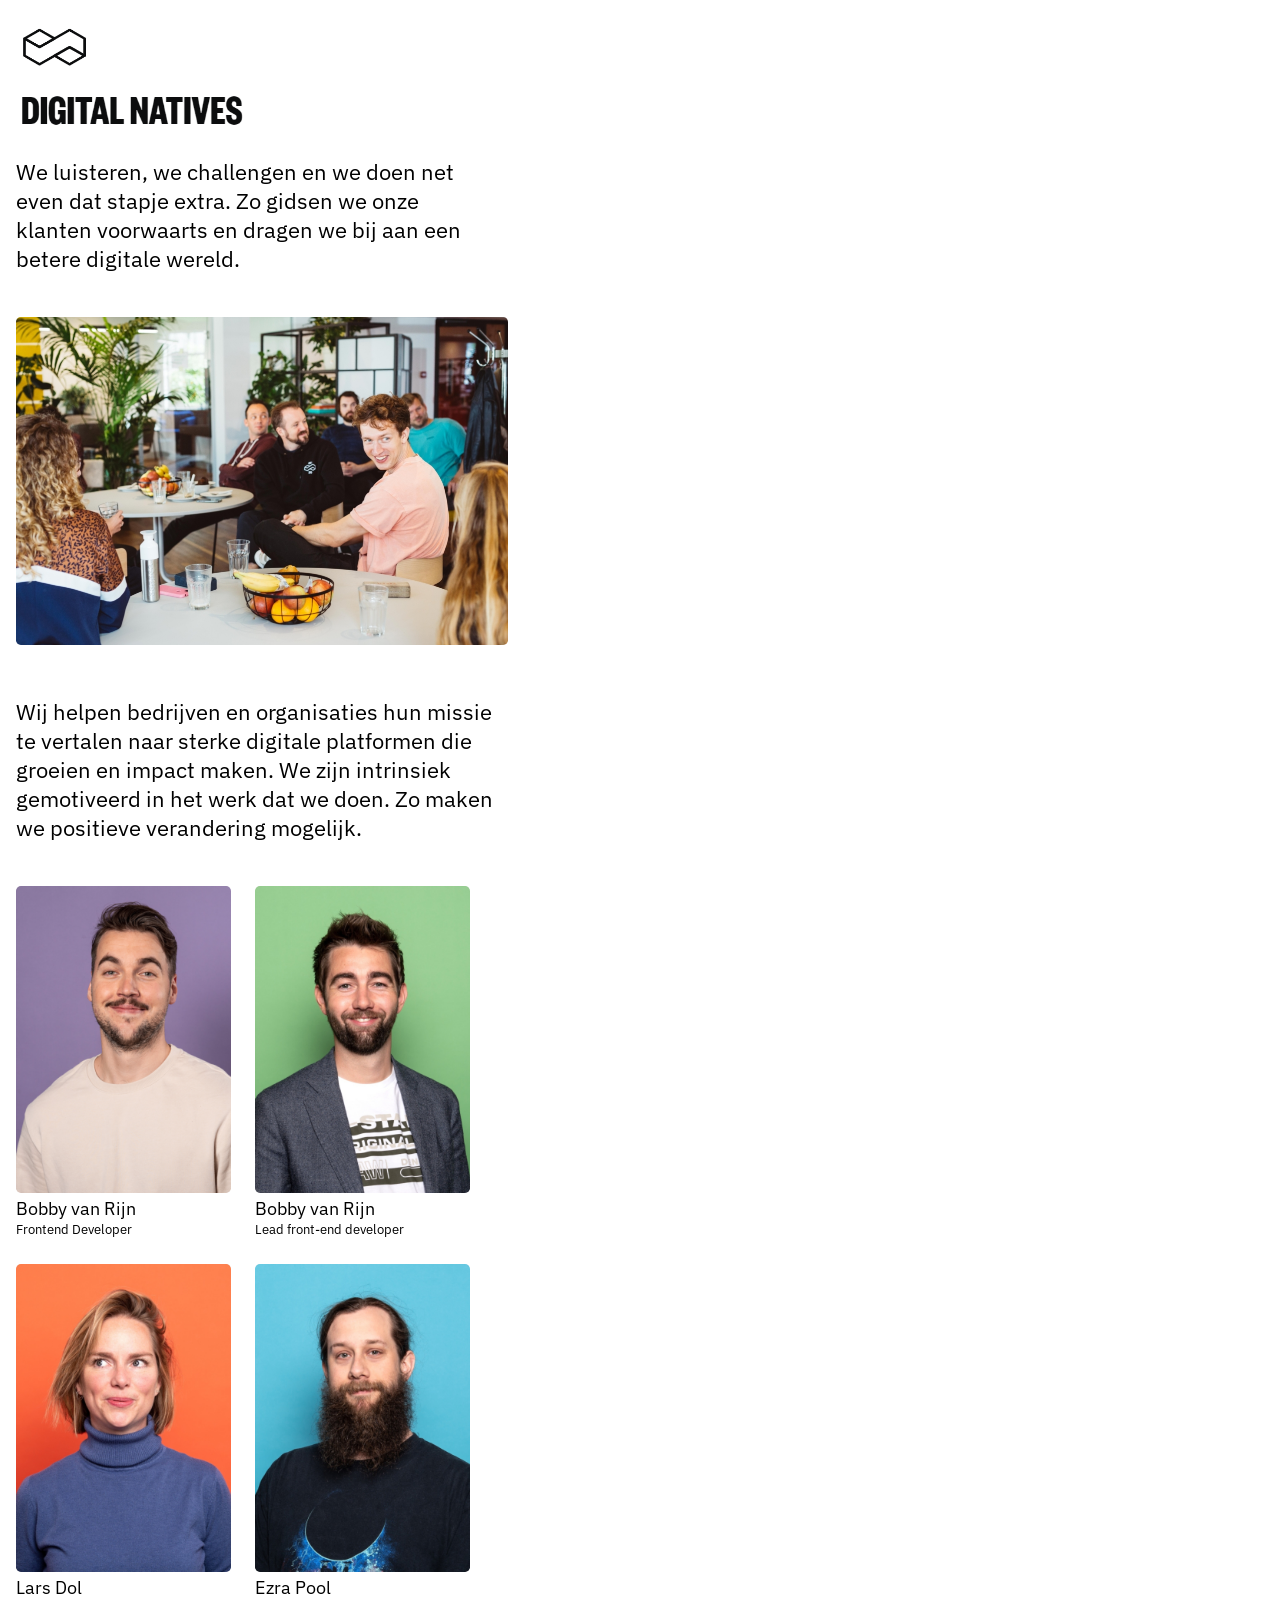
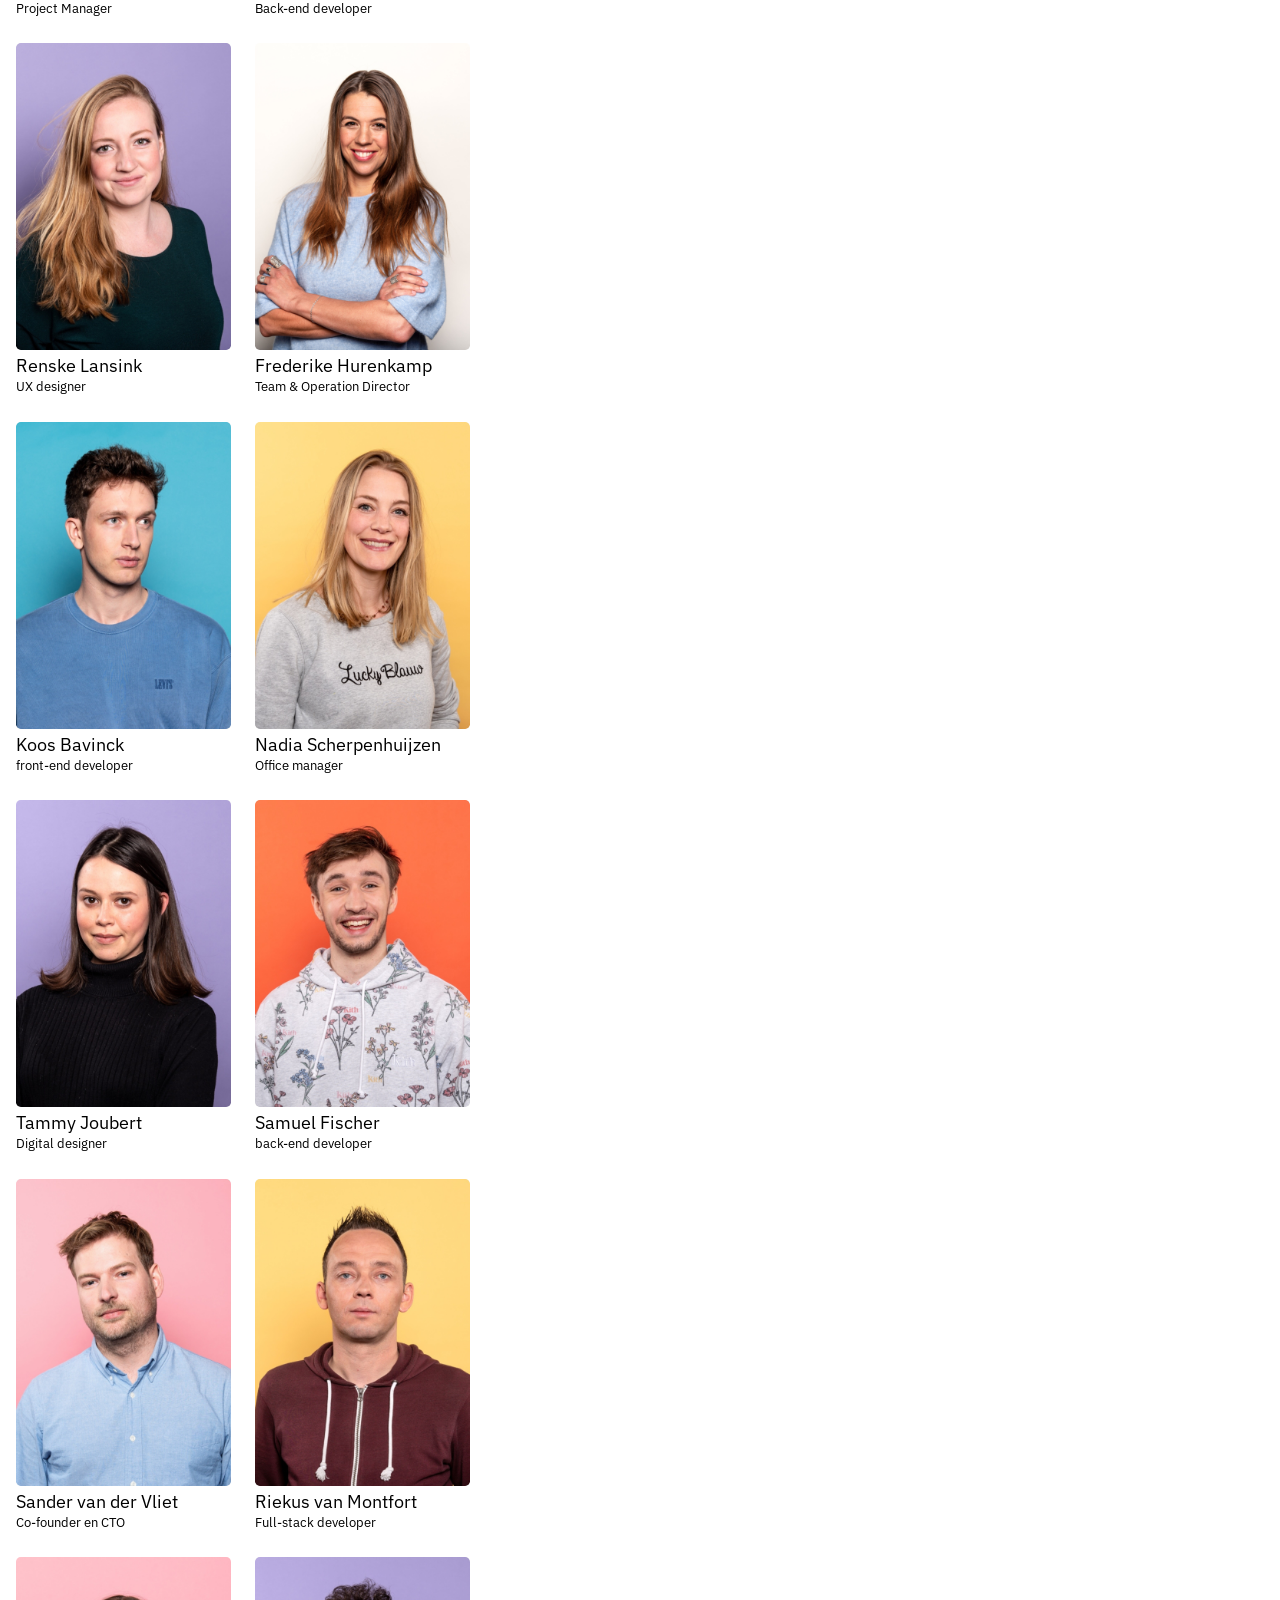
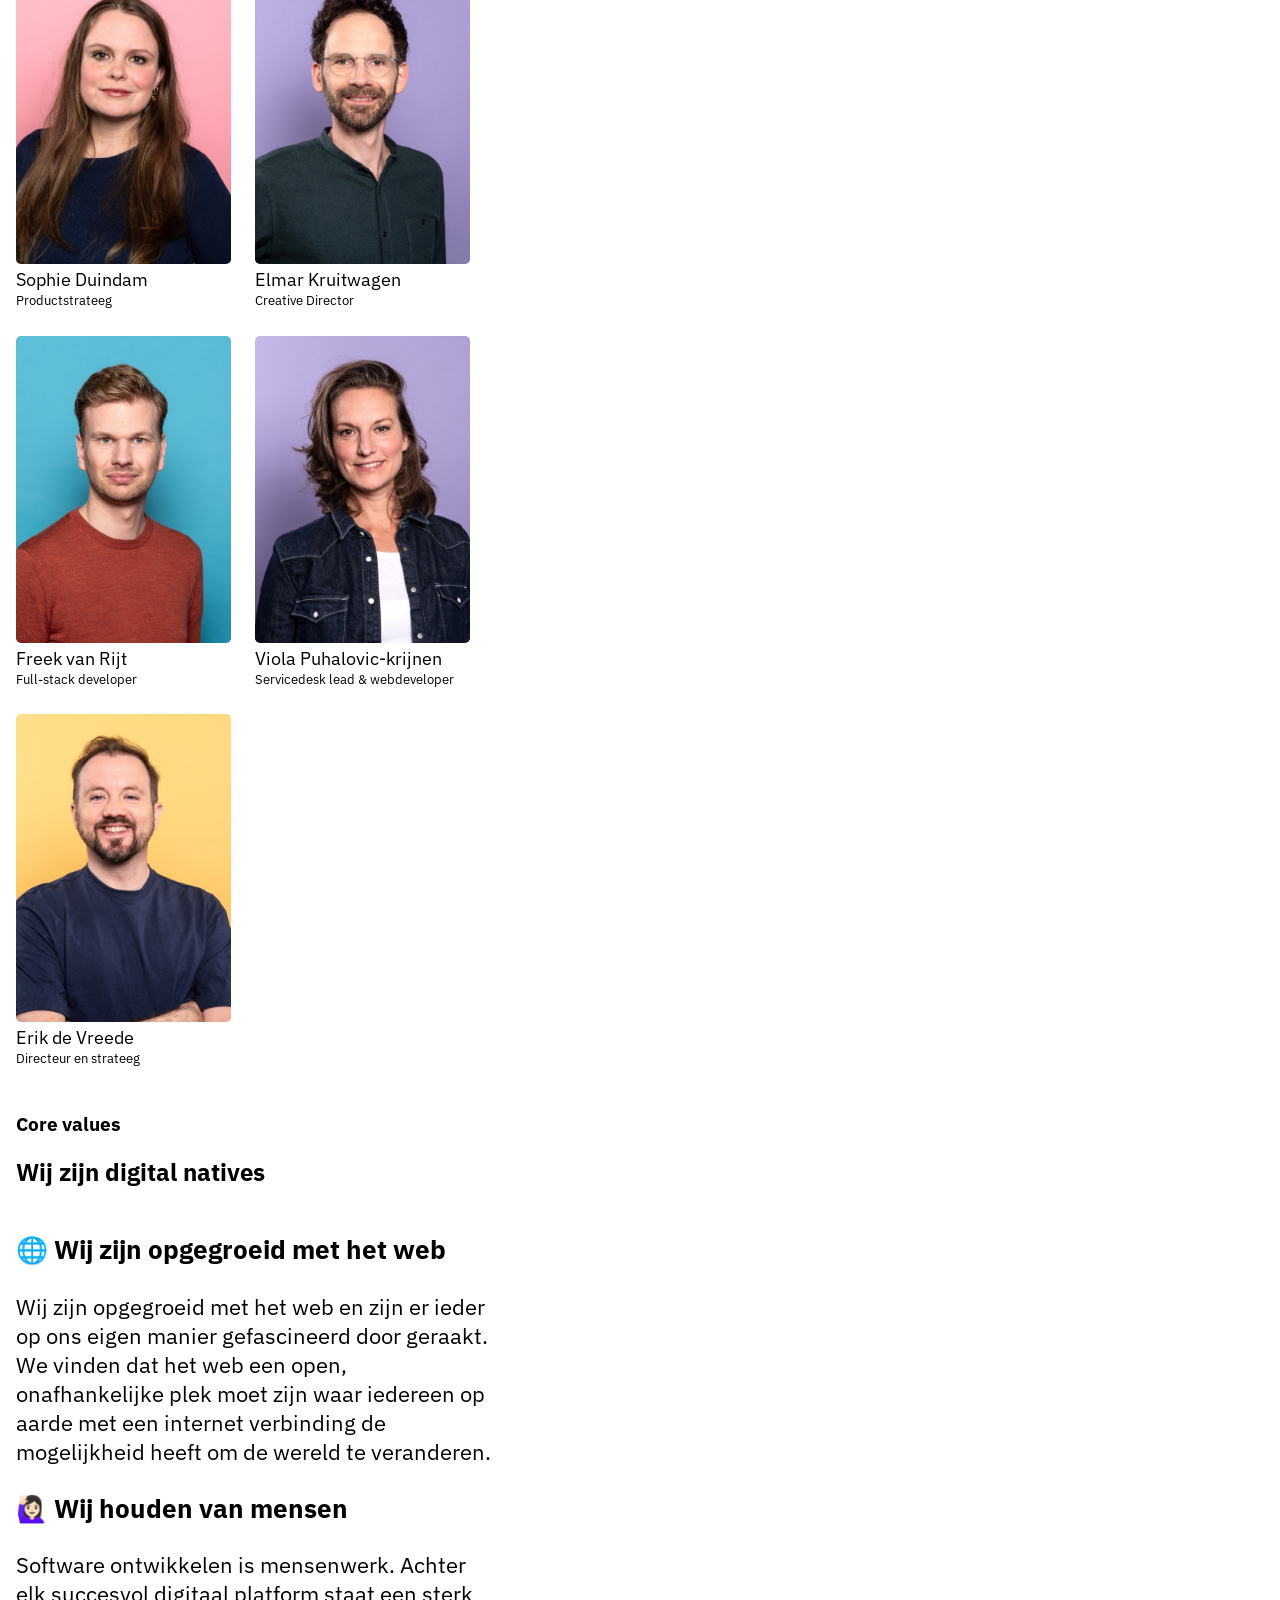
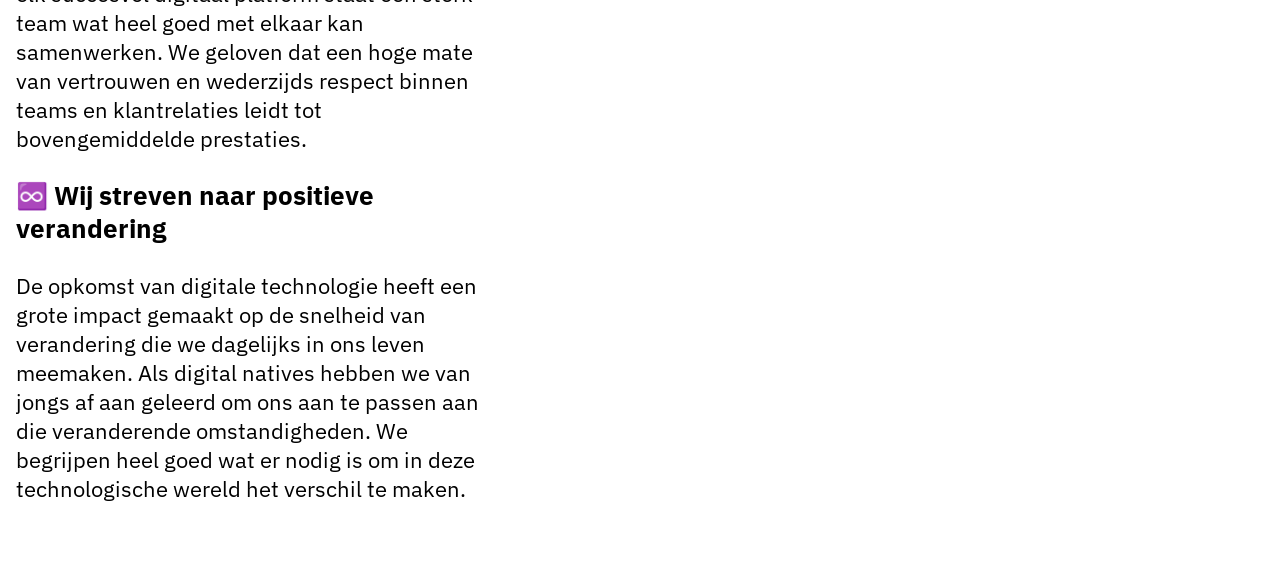
==== commit 3f7d65e5: "change index file" ====
--- a/Index.html
+++ b/Index.html
@@ -7,7 +7,8 @@
     <link rel="stylesheet" href="./style.css">
     <link rel="preconnect" href="https://fonts.googleapis.com">
     <link rel="preconnect" href="https://fonts.gstatic.com" crossorigin>
-    <link href="https://fonts.googleapis.com/css2?family=IBM+Plex+Sans:wght@200;400&family=Sen:wght@400;700&display=swap"
+    <link
+        href="https://fonts.googleapis.com/css2?family=IBM+Plex+Sans:wght@200;400&family=Sen:wght@400;700&display=swap"
         rel="stylesheet">
     <script scr="main.js" defer></script>
 </head>
@@ -15,210 +16,221 @@
 
 <body>
     <header>
-    <div><img class="logo" src="./assets/logo screenshot.png" alt="logo digital natives"></div>
+        <div><img class="logo" src="./assets/logo screenshot.png" alt="logo digital natives"></div>
     </header>
 
     <main>
-    <div> <img class="digital_natives" src="./assets/digital screenshot.png" alt="digital natives"></div>
-    <section class="text">We luisteren, we challengen en we doen net even dat stapje extra. Zo gidsen we onze klanten voorwaarts en dragen we bij
-    aan een betere digitale wereld.</section>
-
-    <div><img class="group_img" src="./assets/FINALS_DigitalNatives_©IrisDuvekot_020721_0322_©IrisDuvekot.jpg" alt="foto van team"></div>
-
-    <section class="text">Wij helpen bedrijven en organisaties hun missie te vertalen naar sterke digitale platformen die groeien en impact maken.
-    We zijn intrinsiek gemotiveerd in het werk dat we doen. Zo maken we positieve verandering mogelijk.</section>
-
-    <section class="team_container">
-        <div class="team_members">
-            <div class="team_member_card">
-                <img class="team_member_img" src="./assets/Digital-Natives-Bobby.png" alt=" foto van Bobby van Rijn">
-                <div class="team_member_details">
-                    <div class="member_name">Bobby van Rijn</div>
-                    <div class="member_job">Frontend Developer</div><div></div>
+        <div> <img class="digital_natives" src="./assets/digital screenshot.png" alt="digital natives"></div>
+        <section class="text">We luisteren, we challengen en we doen net even dat stapje extra. Zo gidsen we onze
+            klanten voorwaarts en dragen we bij
+            aan een betere digitale wereld.</section>
+
+        <div><img class="group_img" src="./assets/FINALS_DigitalNatives_©IrisDuvekot_020721_0322_©IrisDuvekot.jpg"
+                alt="foto van team"></div>
+
+        <section class="text">Wij helpen bedrijven en organisaties hun missie te vertalen naar sterke digitale
+            platformen die groeien en impact maken.
+            We zijn intrinsiek gemotiveerd in het werk dat we doen. Zo maken we positieve verandering mogelijk.
+        </section>
+
+        <section class="team_container">
+            <div class="team_members">
+                <div class="team_member_card">
+                    <img class="team_member_img" src="./assets/Digital-Natives-Bobby.png"
+                        alt=" foto van Bobby van Rijn">
+                    <div class="team_member_details">
+                        <div class="member_name">Bobby van Rijn</div>
+                        <div class="member_job">Frontend Developer</div>
+                        <div></div>
+                    </div>
+                </div>
+
+                <div class="team_member_card">
+                    <img class="team_member_img" src="./assets/Digital-Natives-Lars-1_2021-06-16-093903_nlkh.jpg"
+                        alt=" foto van Lars Dol">
+                    <div class="team_member_details">
+                        <div class="member_name">Bobby van Rijn</div>
+                        <div class="member_job">Lead front-end developer</div>
+                    </div>
+                </div>
+
+                <div class="team_member_card">
+                    <img class="team_member_img" src="./assets/Digital-Natives-Loes-1_2021-06-16-093930_hazm.jpg"
+                        alt=" foto van Loes Verputten">
+                    <div class="team_member_details">
+                        <div class="member_name">Lars Dol</div>
+                        <div class="member_job">Project Manager</div>
+                    </div>
+                </div>
+
+                <div class="team_member_card">
+                    <img class="team_member_img" src="./assets/Digital-Natives-Ezra-1_2021-06-16-093507_iihz.jpg"
+                        alt=" foto van Ezra Pool">
+                    <div class="team_member_details">
+                        <div class="member_name">Ezra Pool</div>
+                        <div class="member_job">Back-end developer</div>
+                    </div>
+                </div>
+
+                <div class="team_member_card">
+                    <img class="team_member_img" src="./assets/Digital-Natives-Renske-1_2021-06-16-094002_yfnk.jpg"
+                        alt=" foto van Renske Lansink">
+                    <div class="team_member_details">
+                        <div class="member_name">Renske Lansink</div>
+                        <div class="member_job">UX designer</div>
+                    </div>
+                </div>
+
+                <div class="team_member_card">
+                    <img class="team_member_img"
+                        src="./assets/Digital-Natives-wit_HR_The-Headhshot-Studio_09_2022-04-26-101635_xkws.jpg"
+                        alt=" foto van Frederike Hurenkamp">
+                    <div class="team_member_details">
+                        <div class="member_name">Frederike Hurenkamp</div>
+                        <div class="member_job">Team & Operation Director</div>
+                    </div>
+                </div>
+
+                <div class="team_member_card">
+                    <img class="team_member_img" src="./assets/Digital-Natives-Koos-1_2021-06-16-093821_ylcq.jpg"
+                        alt=" foto van Koos Bavinck">
+                    <div class="team_member_details">
+                        <div class="member_name">Koos Bavinck</div>
+                        <div class="member_job">front-end developer</div>
+                    </div>
+                </div>
+
+                <div class="team_member_card">
+                    <img class="team_member_img" src="./assets/Digital-Natives-Nadia-1_2021-06-16-094638_sgjs.jpg"
+                        alt=" foto van Nadia Scherpenhuijzen">
+                    <div class="team_member_details">
+                        <div class="member_name">Nadia Scherpenhuijzen</div>
+                        <div class="member_job">Office manager</div>
+                    </div>
+                </div>
+
+                <div class="team_member_card">
+                    <img class="team_member_img" src="./assets/Digital-Natives-Tammy-1_2021-06-16-094338_gxsu.jpg"
+                        alt=" foto van Tammy Joubert">
+                    <div class="team_member_details">
+                        <div class="member_name">Tammy Joubert</div>
+                        <div class="member_job">Digital designer</div>
+                    </div>
+                </div>
+
+                <div class="team_member_card">
+                    <img class="team_member_img" src="./assets/Digital-Natives-Samuel-1_2021-06-16-094101_npqp.jpg"
+                        alt=" foto van Samuel Fischer">
+                    <div class="team_member_details">
+                        <div class="member_name">Samuel Fischer</div>
+                        <div class="member_job">back-end developer</div>
+                    </div>
+                </div>
+
+                <div class="team_member_card">
+                    <img class="team_member_img" src="./assets/Digital-Natives-Sander-1_2021-06-16-094133_czfi.jpg"
+                        alt=" foto van Sander van der Vliet">
+                    <div class="team_member_details">
+                        <div class="member_name">Sander van der Vliet</div>
+                        <div class="member_job">Co-founder en CTO</div>
+                    </div>
+                </div>
+
+                <div class="team_member_card">
+                    <img class="team_member_img" src="./assets/Digital-Natives-Riekus-1_2021-06-16-094029_dquk.jpg"
+                        alt=" foto van Riekus van Montfort">
+                    <div class="team_member_details">
+                        <div class="member_name">Riekus van Montfort</div>
+                        <div class="member_job">Full-stack developer</div>
+                    </div>
+                </div>
+
+                <div class="team_member_card">
+                    <img class="team_member_img" src="./assets/Digital-Natives-Sophie-1_2021-06-16-094238_hgxa.jpg"
+                        alt=" foto van Sophie Duindam">
+                    <div class="team_member_details">
+                        <div class="member_name">Sophie Duindam</div>
+                        <div class="member_job">Productstrateeg</div>
+                    </div>
+                </div>
+
+                <div class="team_member_card">
+                    <img class="team_member_img" src="./assets/Digital-Natives-Elmar-1_2021-06-16-093217_pbvo.jpg"
+                        alt=" foto van Elmar Kruitwagen">
+                    <div class="team_member_details">
+                        <div class="member_name">Elmar Kruitwagen</div>
+                        <div class="member_job">Creative Director</div>
+                    </div>
+                </div>
+
+                <div class="team_member_card">
+                    <img class="team_member_img" src="./assets/Digital-Natives-Freek-1_2021-06-16-093606_eddi.jpg"
+                        alt=" foto van Freek van Rijt">
+                    <div class="team_member_details">
+                        <div class="member_name">Freek van Rijt</div>
+                        <div class="member_job">Full-stack developer</div>
+                    </div>
+                </div>
+
+                <div class="team_member_card">
+                    <img class="team_member_img" src="./assets/Digital-Natives-Viola-1_2021-06-16-094502_kpjb.jpg"
+                        alt=" foto van Viola Puhalovic-krijnen">
+                    <div class="team_member_details">
+                        <div class="member_name">Viola Puhalovic-krijnen</div>
+                        <div class="member_job">Servicedesk lead & webdeveloper</div>
+                    </div>
+                </div>
+
+                <div class="team_member_card">
+                    <img class="team_member_img" src="./assets/Digital-Natives-Erik-1_2021-06-16-093453_pjyn.jpg"
+                        alt=" foto van Erik de Vreede">
+                    <div class="team_member_details">
+                        <div class="member_name">Erik de Vreede</div>
+                        <div class="member_job">Directeur en strateeg</div>
+                    </div>
                 </div>
             </div>
-        
-            <div class="team_member_card">
-                <img class="team_member_img" src="./assets/Digital-Natives-Lars-1_2021-06-16-093903_nlkh.jpg"
-                    alt=" foto van Lars Dol">
-                <div class="team_member_details">
-                    <div class="member_name">Bobby van Rijn</div>
-                    <div class="member_job">Lead front-end developer</div>
-                </div>
-            </div>
-        
-            <div class="team_member_card">
-                <img class="team_member_img" src="./assets/Digital-Natives-Loes-1_2021-06-16-093930_hazm.jpg"
-                    alt=" foto van Loes Verputten">
-                <div class="team_member_details">
-                    <div class="member_name">Lars Dol</div>
-                    <div class="member_job">Project Manager</div>
-                </div>
-            </div>
-        
-            <div class="team_member_card">
-                <img class="team_member_img" src="./assets/Digital-Natives-Ezra-1_2021-06-16-093507_iihz.jpg"
-                    alt=" foto van Ezra Pool">
-                <div class="team_member_details">
-                    <div class="member_name">Ezra Pool</div>
-                    <div class="member_job">Back-end developer</div>
-                </div>
-            </div>
-        
-            <div class="team_member_card">
-                <img class="team_member_img" src="./assets/Digital-Natives-Renske-1_2021-06-16-094002_yfnk.jpg"
-                    alt=" foto van Renske Lansink">
-                <div class="team_member_details">
-                    <div class="member_name">Renske Lansink</div>
-                    <div class="member_job">UX designer</div>
-                </div>
-            </div>
-        
-            <div class="team_member_card">
-                <img class="team_member_img"
-                    src="./assets/Digital-Natives-wit_HR_The-Headhshot-Studio_09_2022-04-26-101635_xkws.jpg"
-                    alt=" foto van Frederike Hurenkamp">
-                <div class="team_member_details">
-                    <div class="member_name">Frederike Hurenkamp</div>
-                    <div class="member_job">Team & Operation Director</div>
-                </div>
-            </div>
-        
-            <div class="team_member_card">
-                <img class="team_member_img" src="./assets/Digital-Natives-Koos-1_2021-06-16-093821_ylcq.jpg"
-                    alt=" foto van Koos Bavinck">
-                <div class="team_member_details">
-                    <div class="member_name">Koos Bavinck</div>
-                    <div class="member_job">front-end developer</div>
-                </div>
-            </div>
-        
-            <div class="team_member_card">
-                <img class="team_member_img" src="./assets/Digital-Natives-Nadia-1_2021-06-16-094638_sgjs.jpg"
-                    alt=" foto van Nadia Scherpenhuijzen">
-                <div class="team_member_details">
-                    <div class="member_name">Nadia Scherpenhuijzen</div>
-                    <div class="member_job">Office manager</div>
-                </div>
-            </div>
-        
-            <div class="team_member_card">
-                <img class="team_member_img" src="./assets/Digital-Natives-Tammy-1_2021-06-16-094338_gxsu.jpg"
-                    alt=" foto van Tammy Joubert">
-                <div class="team_member_details">
-                    <div class="member_name">Tammy Joubert</div>
-                    <div class="member_job">Digital designer</div>
-                </div>
-            </div>
-        
-            <div class="team_member_card">
-                <img class="team_member_img" src="./assets/Digital-Natives-Samuel-1_2021-06-16-094101_npqp.jpg"
-                    alt=" foto van Samuel Fischer">
-                <div class="team_member_details">
-                    <div class="member_name">Samuel Fischer</div>
-                    <div class="member_job">back-end developer</div>
-                </div>
-            </div>
-        
-            <div class="team_member_card">
-                <img class="team_member_img" src="./assets/Digital-Natives-Sander-1_2021-06-16-094133_czfi.jpg"
-                    alt=" foto van Sander van der Vliet">
-                <div class="team_member_details">
-                    <div class="member_name">Sander van der Vliet</div>
-                    <div class="member_job">Co-founder en CTO</div>
-                </div>
-            </div>
-        
-            <div class="team_member_card">
-                <img class="team_member_img" src="./assets/Digital-Natives-Riekus-1_2021-06-16-094029_dquk.jpg"
-                    alt=" foto van Riekus van Montfort">
-                <div class="team_member_details">
-                    <div class="member_name">Riekus van Montfort</div>
-                    <div class="member_job">Full-stack developer</div>
-                </div>
-            </div>
-        
-            <div class="team_member_card">
-                <img class="team_member_img" src="./assets/Digital-Natives-Sophie-1_2021-06-16-094238_hgxa.jpg"
-                    alt=" foto van Sophie Duindam">
-                <div class="team_member_details">
-                    <div class="member_name">Sophie Duindam</div>
-                    <div class="member_job">Productstrateeg</div>
-                </div>
-            </div>
-        
-            <div class="team_member_card">
-                <img class="team_member_img" src="./assets/Digital-Natives-Elmar-1_2021-06-16-093217_pbvo.jpg"
-                    alt=" foto van Elmar Kruitwagen">
-                <div class="team_member_details">
-                    <div class="member_name">Elmar Kruitwagen</div>
-                    <div class="member_job">Creative Director</div>
-                </div>
-            </div>
-        
-            <div class="team_member_card">
-                <img class="team_member_img" src="./assets/Digital-Natives-Freek-1_2021-06-16-093606_eddi.jpg"
-                    alt=" foto van Freek van Rijt">
-                <div class="team_member_details">
-                    <div class="member_name">Freek van Rijt</div>
-                    <div class="member_job">Full-stack developer</div>
-                </div>
-            </div>
-        
-            <div class="team_member_card">
-                <img class="team_member_img" src="./assets/Digital-Natives-Viola-1_2021-06-16-094502_kpjb.jpg"
-                    alt=" foto van Viola Puhalovic-krijnen">
-                <div class="team_member_details">
-                    <div class="member_name">Viola Puhalovic-krijnen</div>
-                    <div class="member_job">Servicedesk lead & webdeveloper</div>
-                </div>
-            </div>
-        
-            <div class="team_member_card">
-                <img class="team_member_img" src="./assets/Digital-Natives-Erik-1_2021-06-16-093453_pjyn.jpg"
-                    alt=" foto van Erik de Vreede">
-                <div class="team_member_details">
-                    <div class="member_name">Erik de Vreede</div>
-                    <div class="member_job">Directeur en strateeg</div>
-                </div>
-            </div>
-        </div>
-        </section>
-        
+        </section>
+
         <section class="text_block">
             <div>
                 <h3>Core values</h3>
                 <h2>Wij zijn digital natives</h2>
             </div>
-    </section>
-
-    <section class="text">
-    
-        <h3>🌐 Wij zijn opgegroeid met het web</h3>
-        <p> Wij zijn opgegroeid met het web en zijn er ieder op ons eigen manier gefascineerd door geraakt. We vinden dat
-            het web
-            een open, onafhankelijke plek moet zijn waar iedereen op aarde met een internet verbinding de mogelijkheid heeft
-            om de
-            wereld te veranderen.</p>
-    
-    
-        <h3>🙋🏻‍♀️ Wij houden van mensen</h3>
-        <p>Software ontwikkelen is mensenwerk. Achter elk succesvol digitaal platform staat een sterk team wat heel goed met
-            elkaar
-            kan samenwerken. We geloven dat een hoge mate van vertrouwen en wederzijds respect binnen teams en klantrelaties
-            leidt
-            tot bovengemiddelde prestaties.</p>
-    
-        <h3>♾️ Wij streven naar positieve verandering</h3>
-    
-        <p>De opkomst van digitale technologie heeft een grote impact gemaakt op de snelheid van verandering die we
-            dagelijks in
-            ons leven meemaken. Als digital natives hebben we van jongs af aan geleerd om ons aan te passen aan die
-            veranderende
-            omstandigheden. We begrijpen heel goed wat er nodig is om in deze technologische wereld het verschil te maken.
-        </p>
-    
-    </section>
+        </section>
+
+        <section class="text">
+
+            <h3>🌐 Wij zijn opgegroeid met het web</h3>
+            <p> Wij zijn opgegroeid met het web en zijn er ieder op ons eigen manier gefascineerd door geraakt. We
+                vinden dat
+                het web
+                een open, onafhankelijke plek moet zijn waar iedereen op aarde met een internet verbinding de
+                mogelijkheid heeft
+                om de
+                wereld te veranderen.</p>
+
+
+            <h3>🙋🏻‍♀️ Wij houden van mensen</h3>
+            <p>Software ontwikkelen is mensenwerk. Achter elk succesvol digitaal platform staat een sterk team wat heel
+                goed met
+                elkaar
+                kan samenwerken. We geloven dat een hoge mate van vertrouwen en wederzijds respect binnen teams en
+                klantrelaties
+                leidt
+                tot bovengemiddelde prestaties.</p>
+
+            <h3>♾️ Wij streven naar positieve verandering</h3>
+
+            <p>De opkomst van digitale technologie heeft een grote impact gemaakt op de snelheid van verandering die we
+                dagelijks in
+                ons leven meemaken. Als digital natives hebben we van jongs af aan geleerd om ons aan te passen aan die
+                veranderende
+                omstandigheden. We begrijpen heel goed wat er nodig is om in deze technologische wereld het verschil te
+                maken.
+            </p>
+
+        </section>
 
     </main>
 
--- a/style.css
+++ b/style.css
@@ -2,6 +2,7 @@
 
 
 body{
+margin-left: 1em;
 max-width: 30em;
 font-family: 'IBM Plex Sans', sans-serif;
 
@@ -33,7 +34,7 @@
 
 
 .group_img{
-  height: 18em;
+  height: 20.5em;
   border-radius: 0.3em;
   margin-bottom: 3em;
 }
@@ -51,7 +52,7 @@
 
 
 .team_member_img{
-    height: 18.5em;
+    height: 19.2em;
     border-radius: 0.3em;
 }
 
@@ -62,6 +63,7 @@
 
 .member_job{
     font-size: 13.2px;
+    margin-bottom: 2em;
 }
 
 footer{
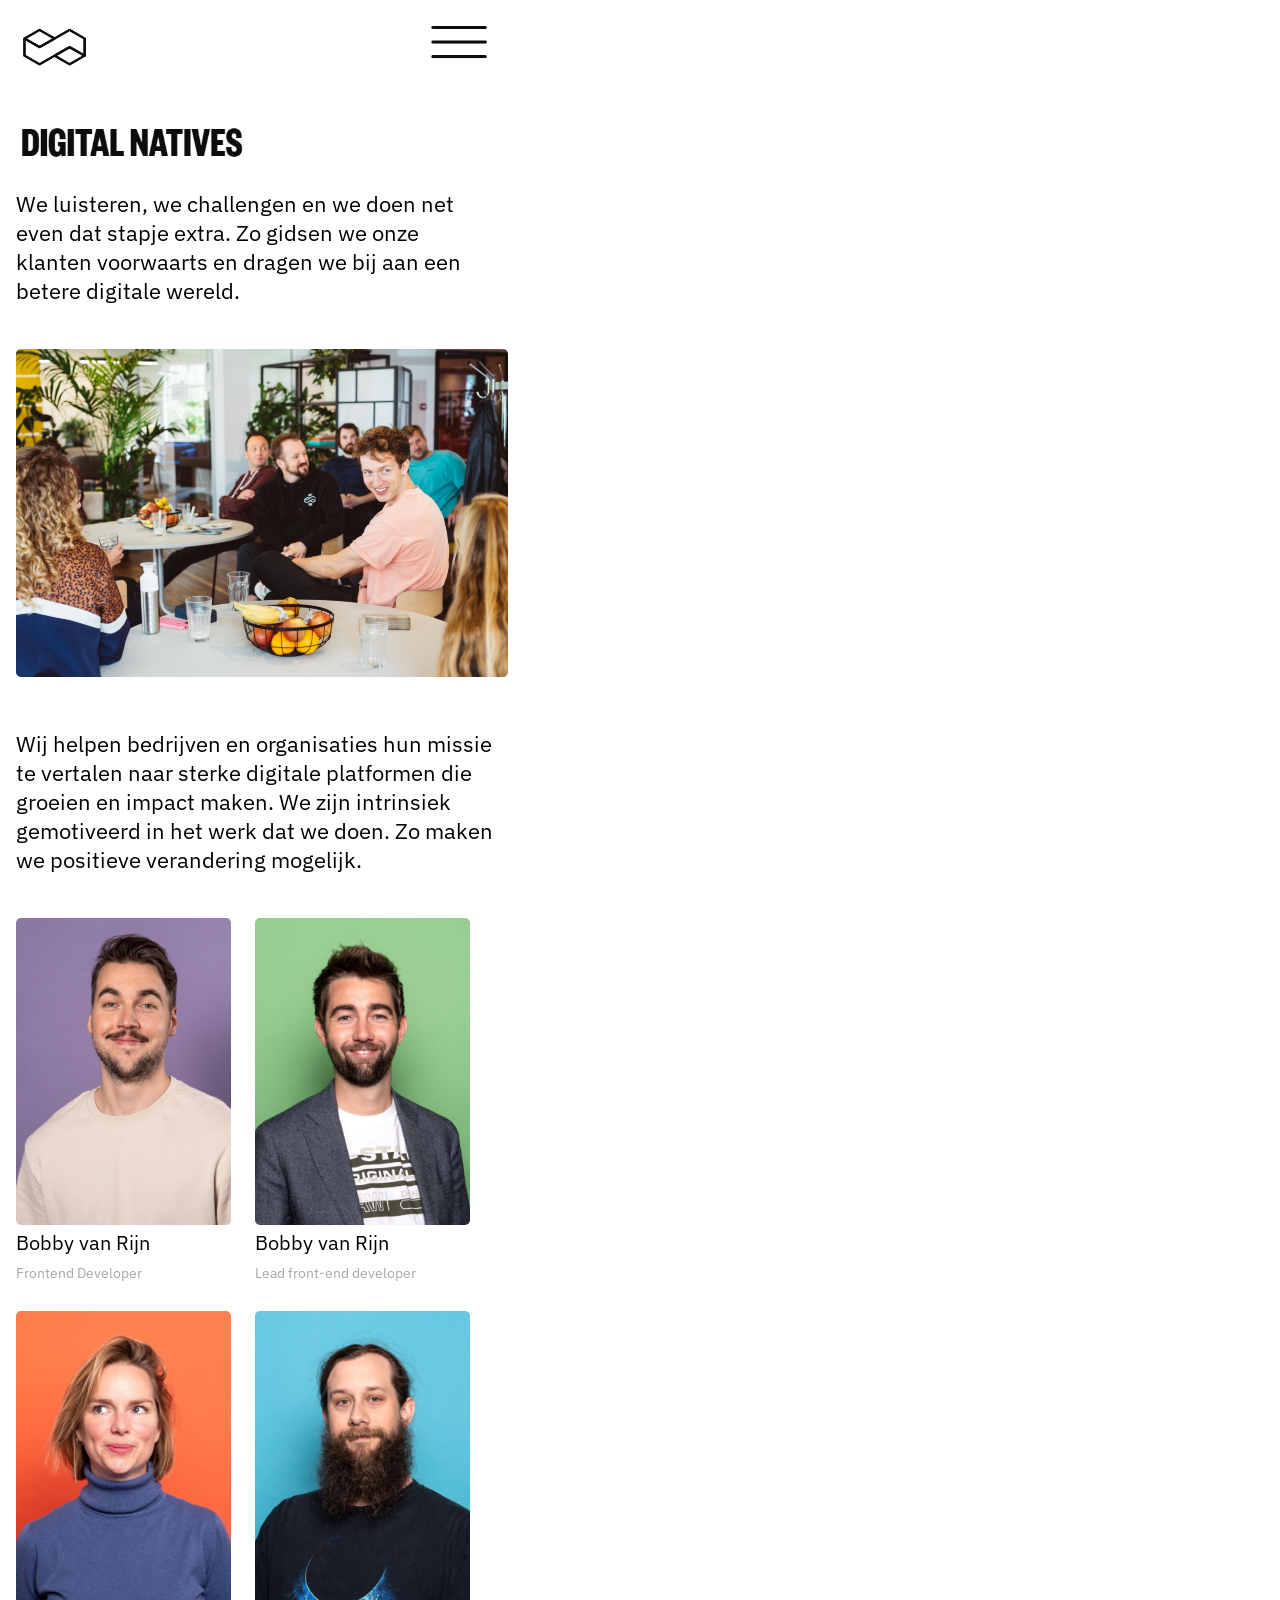
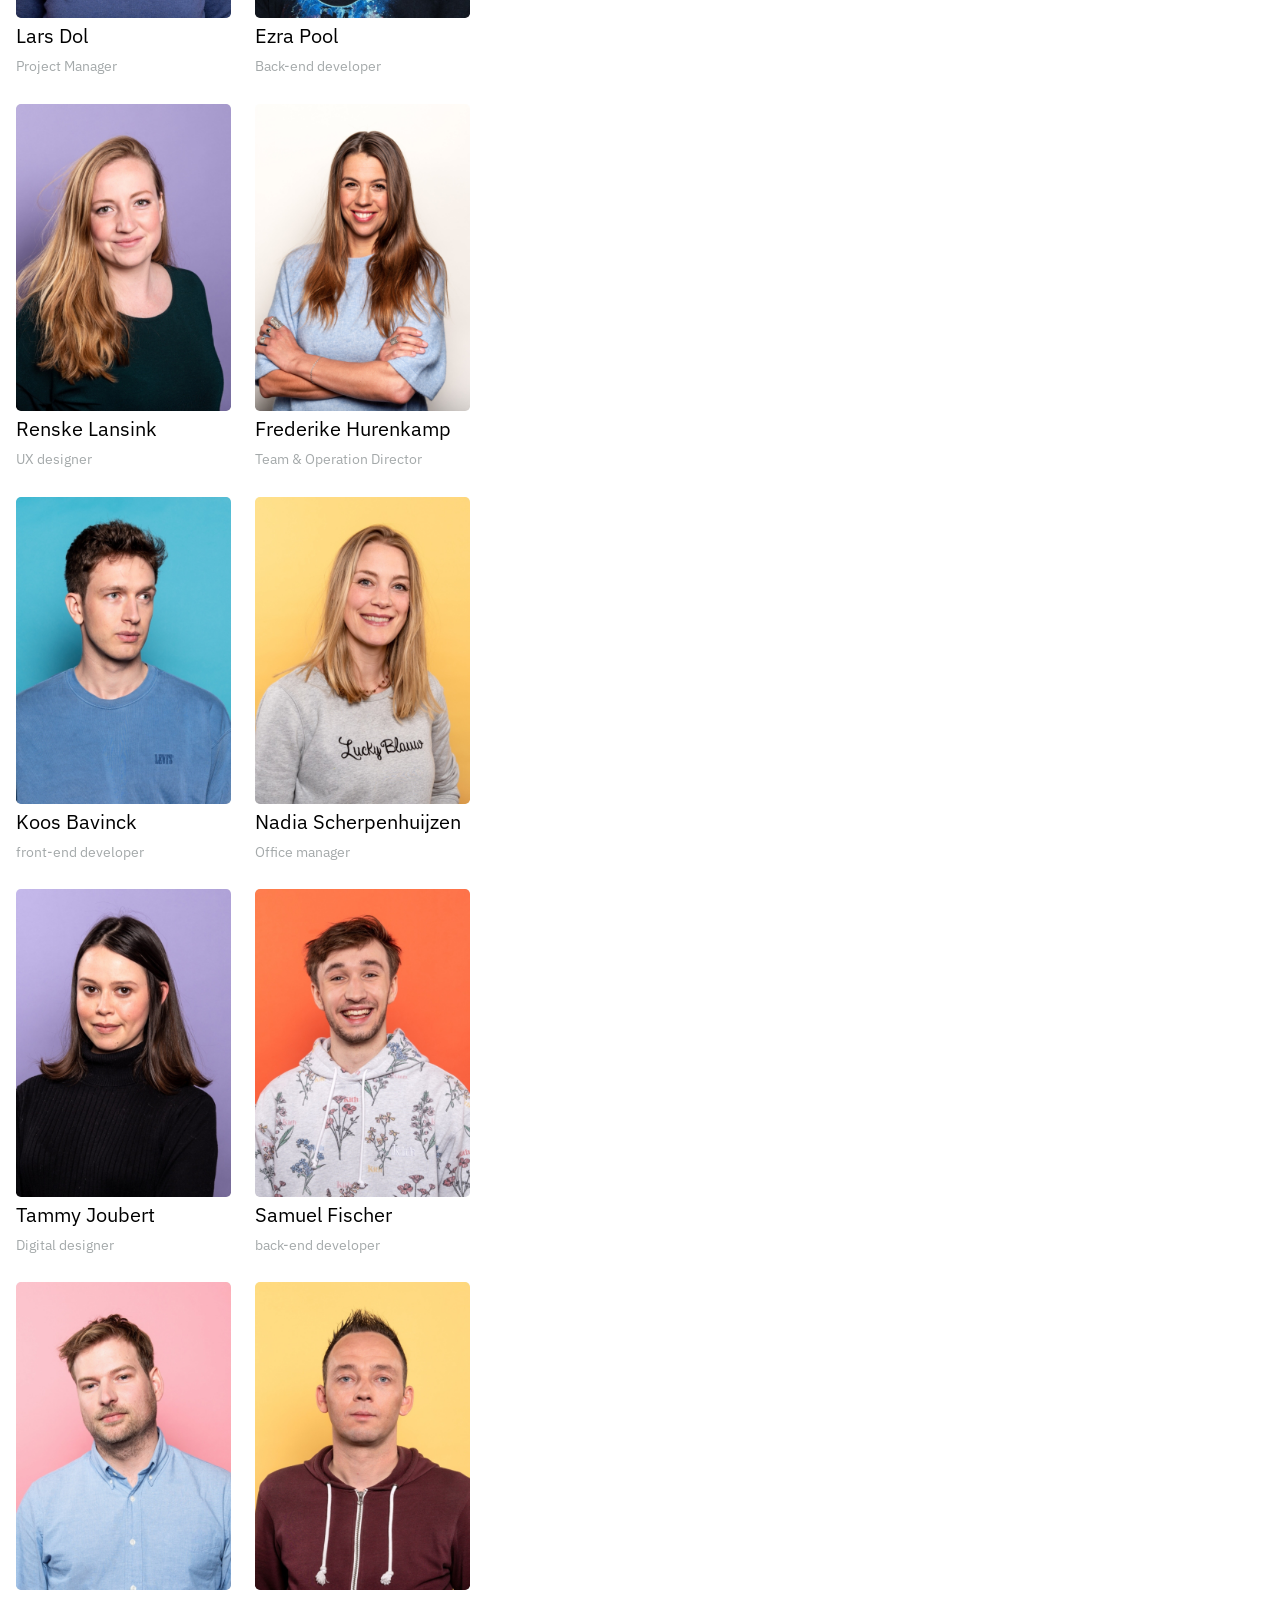
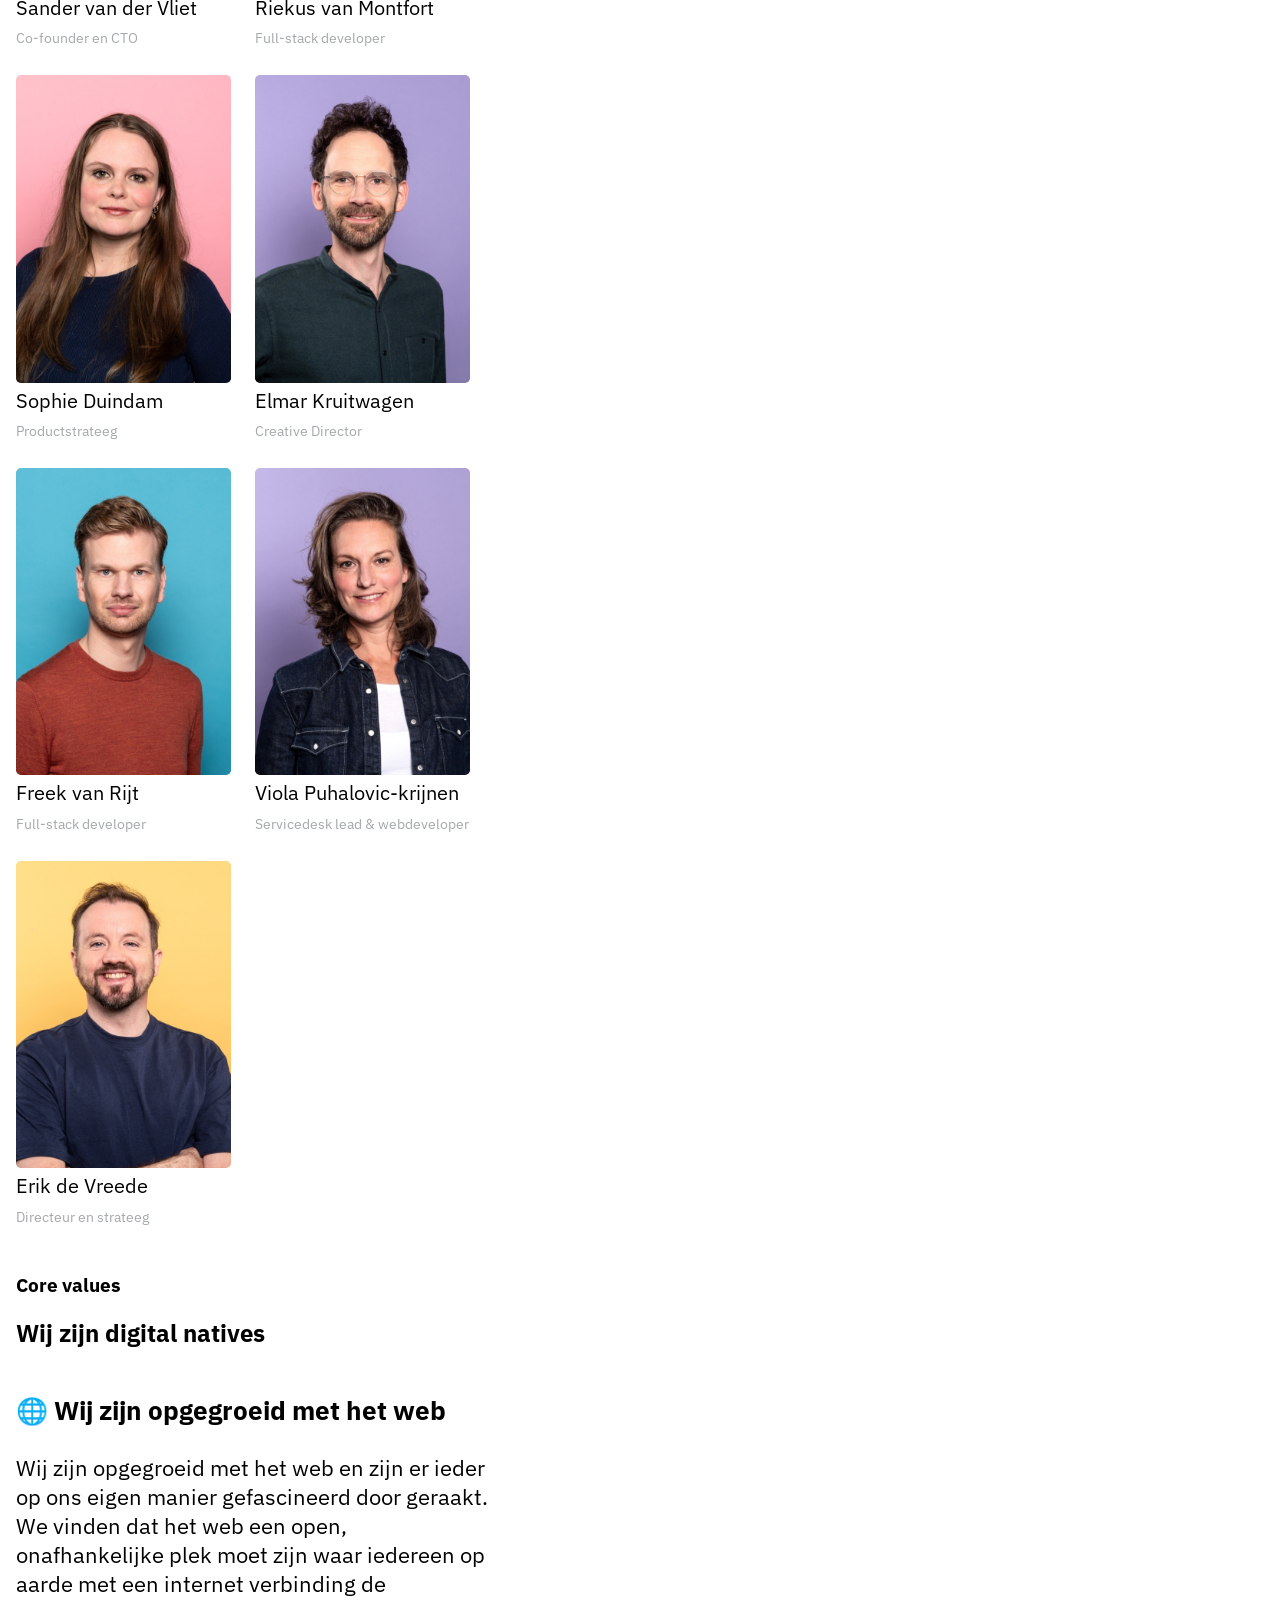
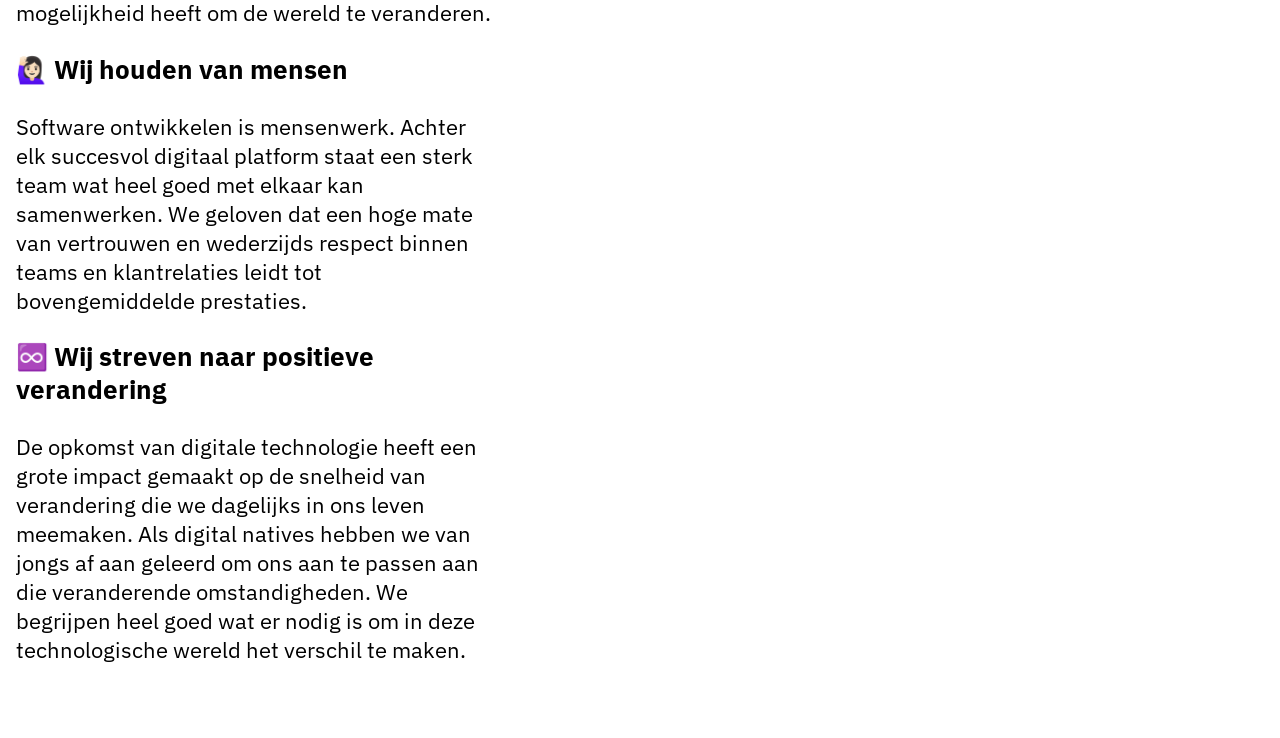
==== commit e8813458: "huisstijl verbeteren" ====
--- a/Index.html
+++ b/Index.html
@@ -16,7 +16,7 @@
 
 <body>
     <header>
-        <div><img class="logo" src="./assets/logo screenshot.png" alt="logo digital natives"></div>
+        <div><img class="logo" src="./assets/logo screenshot.png" alt="logo digital natives"></div><div><img class="hamburger_placeholder" src="./assets/hamburger_placeholder.png" alt="hamburger menu"></div>
     </header>
 
     <main>
--- a/style.css
+++ b/style.css
@@ -10,11 +10,19 @@
 }
 
 header{
-
+display: flex;
+flex-direction: row;
+margin-bottom: 2em;
 }
 
 .logo{
     height: 4.5em;
+}
+
+.hamburger_placeholder{
+    height:2.5em;
+    margin-left: 21em;
+    margin-top: 0.9em;
 }
 
 main{
@@ -58,12 +66,14 @@
 
 
 .member_name{
-    font-size: 18px;
+    font-size: 20px;
 }
 
 .member_job{
-    font-size: 13.2px;
+    font-size: 14.3px;
     margin-bottom: 2em;
+    margin-top: 0.5em;
+    color: rgb(164, 169, 170);
 }
 
 footer{
